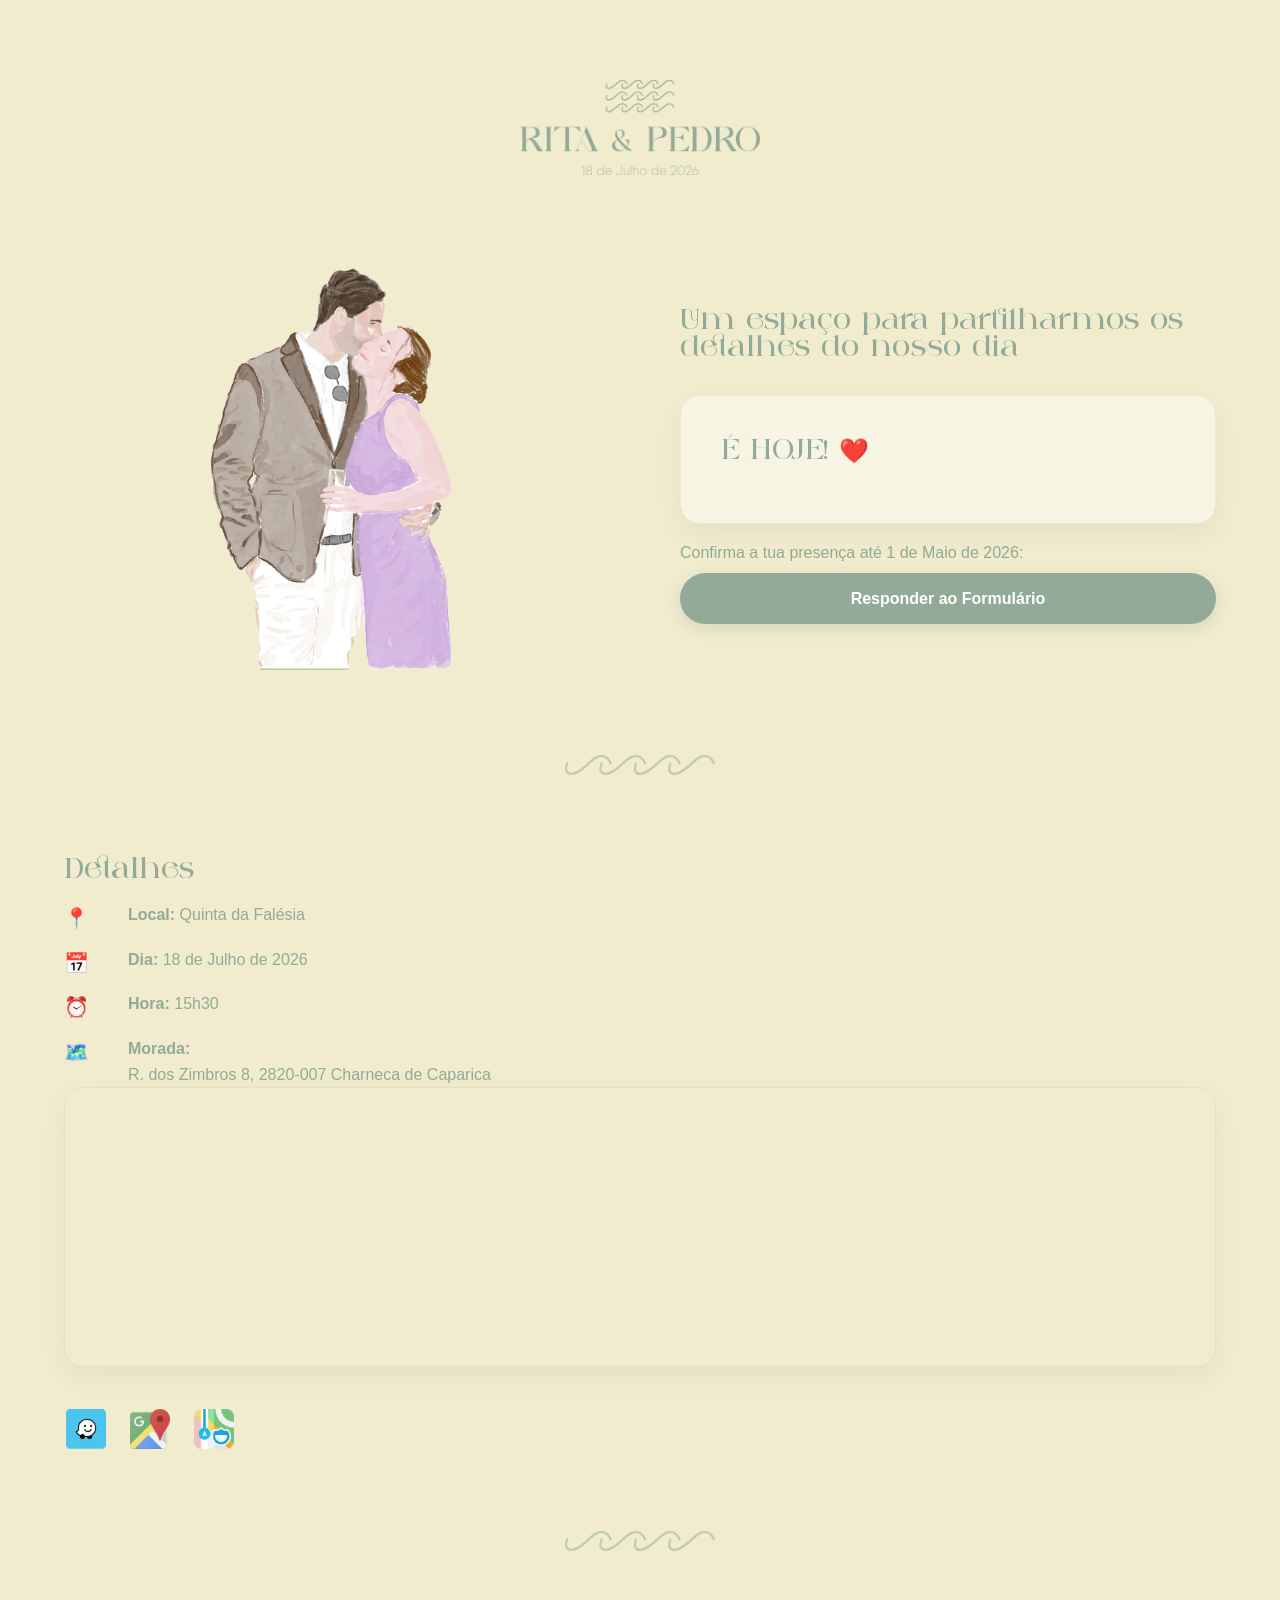
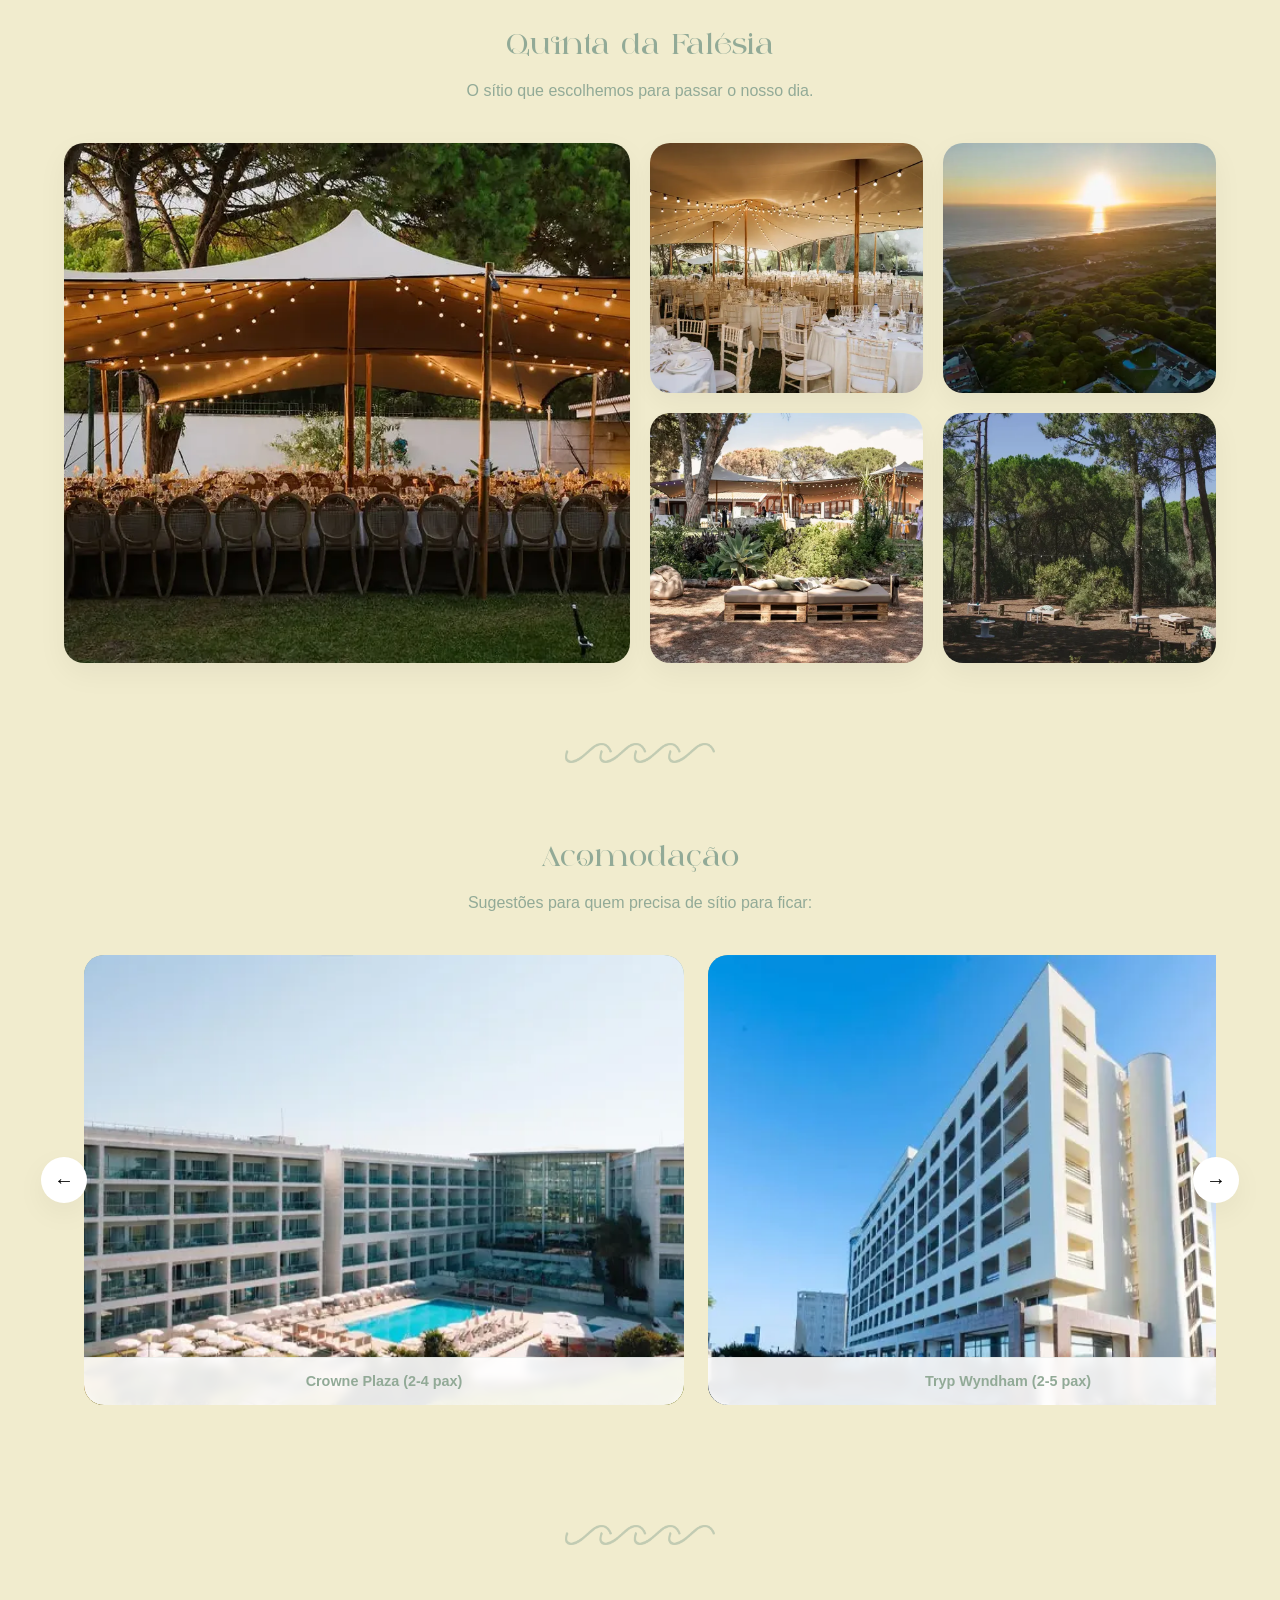
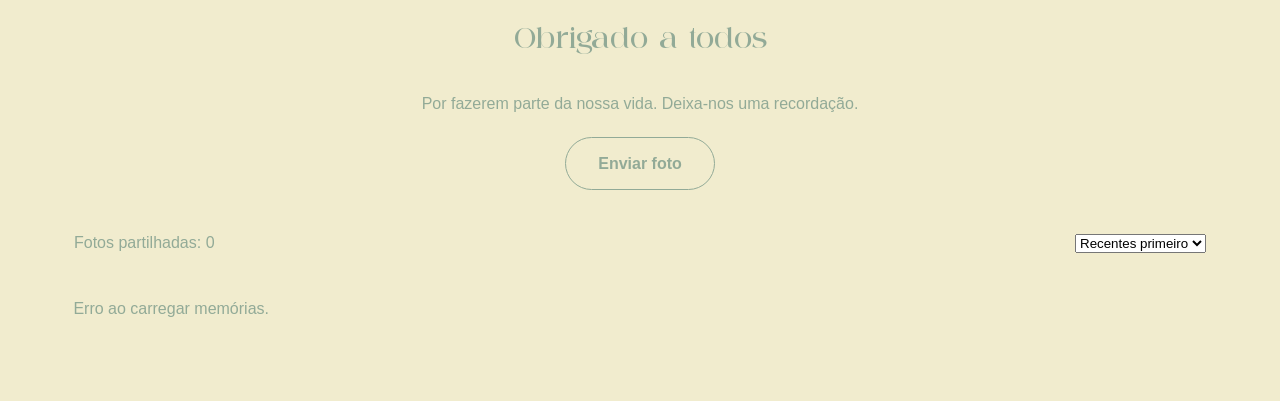
==== index.html @ ef42b26d "Accommodation fix: restored hotel names/pills and refined carousel layout" ====
<!doctype html>
<html lang="pt-PT">

<head>
  <meta charset="utf-8" />
  <meta name="viewport" content="width=device-width, initial-scale=1" />
  <title>Rita & Pedro | 18.07.2026</title>
  <meta name="description"
    content="Bem-vindos ao site oficial do casamento de Rita & Pedro. Detalhes, acomodação e memórias.">

  <!-- Preloads -->
  <link rel="preload" as="image" href="imagens/logo-head.webp" />
  <link rel="preload" as="font" href="fonts/against-Regular.woff2" type="font/woff2" crossorigin />

  <link rel="stylesheet" href="styles.css?v=2.5" />
  <link rel="icon" type="image/webp" href="imagens/fav-icon.webp">
</head>

<body class="wedding-page theme-green">
  <!-- Interactive Daisy Background -->
  <div id="daisy-layer" aria-hidden="true"></div>

  <main>
    <!-- Header Banner -->
    <header class="banner-section">
      <div class="banner-inner container">
        <img class="banner-logo" src="imagens/logo-head.webp" alt="Rita & Pedro" loading="eager" width="400"
          height="150" />
      </div>
    </header>

    <!-- Intro Section -->
    <section class="hero-section container reveal-on" id="intro">
      <div class="hero-grid">
        <div class="hero-image-wrap">
          <div class="img-swap" id="swapWrap-2" role="button" tabindex="0" aria-label="Alterar ilustração">
            <img class="swap-base" src="imagens/outline2.2.webp" alt="Ilustração do casal" loading="eager" />
            <img class="swap-overlay" src="imagens/outline1.webp" alt="Variação da ilustração" loading="eager" />
          </div>
        </div>

        <div class="hero-content">
          <h1 class="hero-title font-against">
            Um espaço para partilharmos os detalhes do nosso dia
          </h1>

          <div class="countdown-card" id="wedding-countdown">
            <p class="countdown-label">Faltam:</p>
            <div class="countdown-display" aria-label="Tempo restante">
              <div class="cd-slot"><span id="cd-days" class="cd-val">00</span><small>dias</small></div>
              <div class="cd-slot"><span id="cd-hours" class="cd-val">00</span><small>horas</small></div>
              <div class="cd-slot"><span id="cd-mins" class="cd-val">00</span><small>minutos</small></div>
              <div class="cd-slot"><span id="cd-secs" class="cd-val">00</span><small>segundos</small></div>
            </div>
          </div>

          <div class="cta-wrap">
            <p class="cta-text">Confirma a tua presença até 1 de Maio de 2026:</p>
            <a href="https://docs.google.com/forms/d/1wpmmkwjknMAZgNd1Ka5x_Ohs9oa1Jc9ocBuCv-n3F3k/"
              class="btn btn-primary" target="_blank" rel="noopener">Responder ao Formulário</a>
          </div>
        </div>
      </div>
    </section>

    <div class="qebra-divider" aria-hidden="true">
      <img src="imagens/qebra.webp" alt="" class="qebra-img" />
    </div>

    <!-- Details Section -->
    <section class="details-section container" id="detalhes">
      <div class="details-grid">
        <div class="details-info">
          <h2 class="section-title font-against">Detalhes</h2>
          <ul class="details-list">
            <li>
              <span class="icon">📍</span>
              <div>
                <strong>Local:</strong> Quinta da Falésia
              </div>
            </li>
            <li>
              <span class="icon">📅</span>
              <div><strong>Dia:</strong> 18 de Julho de 2026</div>
            </li>
            <li>
              <span class="icon">⏰</span>
              <div><strong>Hora:</strong> 15h30</div>
            </li>
            <li>
              <span class="icon">🗺️</span>
              <div>
                <strong>Morada:</strong><br>
                R. dos Zimbros 8, 2820-007 Charneca de Caparica
              </div>
            </li>
          </ul>



        </div>
      </div>

      <div class="details-media">
        <div class="map-wrapper">
          <iframe
            src="https://www.google.com/maps/embed?pb=!1m18!1m12!1m3!1d36491.11427398107!2d-9.202867886893683!3d38.620556007523106!2m3!1f0!2f0!3f0!3m2!1i1024!2i768!4f13.1!3m3!1m2!1s0xd1eb500780cfa3f%3A0xb99b58314f9b3274!2sQuinta%20da%20Fal%C3%A9sia!5e1!3m2!1spt-PT!2spt!4v1766319399864!5m2!1spt-PT!2spt"
            loading="lazy" title="Mapa Localização" allowfullscreen></iframe>
        </div>

        <div class="map-links">
          <a href="https://ul.waze.com/ul?place=ChIJP_oMeAC1Hg0RdDKbTzFYm7k&ll=38.61662190%2C-9.20569320&navigate=yes"
            class="map-btn waze" target="_blank" title="Abrir no Waze">
            <img src="imagens/3Prancheta_10.webp" alt="Waze" width="40" height="40" />
          </a>
          <a href="https://maps.app.goo.gl/AMe48eKfDLM3Ybna9" class="map-btn google" target="_blank"
            title="Abrir no Google Maps">
            <img src="imagens/3Prancheta_12.webp" alt="Google Maps" width="40" height="40" />
          </a>
          <a href="https://maps.apple/r/IeFYpZ4k8_SuFb" class="map-btn apple" target="_blank"
            title="Abrir no Apple Maps">
            <img src="imagens/3Prancheta_11.webp" alt="Apple Maps" width="40" height="40" />
          </a>
        </div>
      </div>
      </div>
    </section>

    <div class="qebra-divider" aria-hidden="true">
      <img src="imagens/qebra.webp" alt="" class="qebra-img" />
    </div>

    <!-- Venue Gallery -->
    <section class="venue-section container" id="quinta">
      <header class="venue-header">
        <h2 class="section-title font-against">Quinta da Falésia</h2>
        <p class="section-subtitle">O sítio que escolhemos para passar o nosso dia.</p>
      </header>

      <div class="venue-grid gallery" aria-label="Galeria da Quinta">
        <figure class="gallery-item item-lg"><img src="imagens/fin5.webp" alt="Quinta - Vista Geral" loading="lazy" />
        </figure>
        <figure class="gallery-item"><img src="imagens/fin2.webp" alt="Quinta - Exterior" loading="lazy" /></figure>
        <figure class="gallery-item"><img src="imagens/fin3.webp" alt="Quinta - Cerimónia" loading="lazy" /></figure>
        <figure class="gallery-item"><img src="imagens/fin4.webp" alt="Quinta - Interior" loading="lazy" /></figure>
        <figure class="gallery-item"><img src="imagens/fin1.webp" alt="Quinta - Detalhes" loading="lazy" /></figure>
      </div>
    </section>

    <div class="qebra-divider" aria-hidden="true">
      <img src="imagens/qebra.webp" alt="" class="qebra-img" />
    </div>

    <!-- Accommodation -->
    <section class="acc-section container text-center" id="alojamento">
      <h2 class="section-title font-against">Acomodação</h2>
      <p class="section-subtitle">Sugestões para quem precisa de sítio para ficar:</p>

      <div class="carousel-container">
        <button class="carousel-side-btn prev" aria-label="Anterior">&larr;</button>
        <button class="carousel-side-btn next" aria-label="Seguinte">&rarr;</button>

        <div class="carousel-viewport" id="accCarousel">
          <div class="carousel-item">
            <a href="https://www.booking.com/hotel/pt/crowne-plaza-caparica-lisboa.pt-pt.html" target="_blank">
              <img src="imagens/crown-plaze.webp" alt="Crowne Plaza" />
              <div class="item-pill">Crowne Plaza (2-4 pax)</div>
            </a>
          </div>
          <div class="carousel-item">
            <a href="https://www.booking.com/hotel/pt/hotelcostadacaparica.pt-pt.html" target="_blank">
              <img src="imagens/tryp.webp" alt="Tryp" />
              <div class="item-pill">Tryp Wyndham (2-5 pax)</div>
            </a>
          </div>
          <div class="carousel-item">
            <a href="https://www.booking.com/hotel/pt/lisboa-almada-hotel.pt-pt.html" target="_blank">
              <img src="imagens/mercure.webp" alt="Mercure" />
              <div class="item-pill">Mercure Almada (2-4 pax)</div>
            </a>
          </div>
          <div class="carousel-item">
            <a href="https://www.airbnb.pt/rooms/944327008368209825" target="_blank">
              <img src="imagens/yo-house.webp" alt="Yo-House" />
              <div class="item-pill">Yo-House (2-10 pax)</div>
            </a>
          </div>
        </div>
      </div>
    </section>

    <div class="qebra-divider" aria-hidden="true">
      <img src="imagens/qebra.webp" alt="" class="qebra-img" />
    </div>

    <!-- Memories / UGC -->
    <section class="ugc-section container text-center" id="memorias">
      <div class="ugc-header text-center">
        <h2 class="section-title font-against w-full">Obrigado a todos</h2>
        <p class="section-subtitle w-full">Por fazerem parte da nossa vida. Deixa-nos uma recordação.</p>
        <button class="btn btn-secondary mx-auto" id="btnOpenUpload">Enviar foto</button>
      </div>

      <div class="ugc-toolbar">
        <span class="results-text">Fotos partilhadas: <span id="photoCount">0</span></span>
        <select class="sort-select" id="sortGallery">
          <option value="recent">Recentes primeiro</option>
          <option value="oldest">Antigas primeiro</option>
        </select>
      </div>

      <div class="ugc-grid" id="photoGrid">
        <!-- Rendered by JS -->
      </div>
    </section>
  </main>

  <!-- Modals -->
  <div class="modal" id="mediaModal" aria-hidden="true">
    <div class="modal-overlay" data-close></div>
    <div class="modal-container">
      <button class="modal-close" data-close aria-label="Fechar">&times;</button>
      <div class="modal-body">
        <img class="modal-img" src="" alt="Destaque" />
        <div class="modal-caption-bar">
          <div class="caption-content">
            <div class="caption-title"></div>
            <div class="caption-author"></div>
          </div>
          <button class="btn-delete-pill" id="btnDeleteMedia">Remover</button>
        </div>
      </div>
    </div>
  </div>

  <div class="modal" id="uploadModal" aria-hidden="true">
    <div class="modal-overlay" data-close></div>
    <div class="modal-container upload-form">
      <button class="modal-close" data-close aria-label="Fechar">&times;</button>
      <h3 class="font-against">Partilhar Memória</h3>

      <form id="formUpload" class="fancy-form">
        <div class="drop-zone" id="dropZone">
          <input type="file" id="fileInput" accept="image/*" multiple hidden />
          <div class="drop-text">Arrasta fotos ou clica aqui</div>
          <div class="file-previews" id="filePreviews"></div>
        </div>

        <div class="form-grid">
          <div class="form-group">
            <label for="photoAuthor">O teu nome</label>
            <input type="text" id="photoAuthor" placeholder="Ex: Maria" required />
          </div>
          <div class="form-group">
            <label for="photoTitle">O que é este momento?</label>
            <input type="text" id="photoTitle" placeholder="Ex: Na praia" />
          </div>
        </div>

        <button type="submit" class="btn btn-primary w-full">Publicar</button>
        <div id="uploadStatus" class="status-msg"></div>
      </form>
    </div>
  </div>

  <script src="script.js?v=2.5" defer></script>
</body>

</html>
---- styles.css ----
/* CSS Design System for Rita & Pedro */

@font-face {
  font-family: "Against";
  src: url("fonts/against-Regular.woff2") format("woff2"),
    url("fonts/against-Regular.woff") format("woff");
  font-weight: 400;
  font-style: normal;
  font-display: swap;
}

:root {
  /* Colors - Sage / Cream Palette */
  --clr-bg: #F1ECCE;
  --clr-ink: #92AA97;
  --clr-ink-soft: rgba(146, 170, 151, 0.8);
  --clr-white: #ffffff;
  --clr-accent: #7A9480;

  --glass-bg: rgba(255, 255, 255, 0.45);
  --glass-border: rgba(146, 170, 151, 0.15);
  --glass-shadow: 0 10px 30px rgba(0, 0, 0, 0.05);

  /* Spacing */
  --gap-xs: 0.5rem;
  --gap-sm: 1.25rem;
  --gap-md: 2.5rem;
  /* Increased for more room */
  --gap-lg: 5rem;
  /* Increased for more room */
  /* Reduced from 4rem */
  --container-max: 1200px;
  --radius: 20px;

  /* Typography */
  --fs-base: 16px;
  --fs-h1: clamp(2.5rem, 5vw, 4rem);
  --fs-h2: clamp(2rem, 4vw, 3rem);
  --fs-body: 1.1rem;
}

/* Base Styles */
* {
  box-sizing: border-box;
  margin: 0;
  padding: 0;
}

body {
  font-family: -apple-system, BlinkMacSystemFont, "Segoe UI", Roboto, Helvetica, Arial, sans-serif;
  font-size: var(--fs-base);
  line-height: 1.6;
  color: var(--clr-ink);
  background-color: var(--clr-bg);
  overflow-x: hidden;
  -webkit-font-smoothing: antialiased;
}

.font-against {
  font-family: "Against", serif;
  font-weight: normal;
}

.container {
  max-width: var(--container-max);
  margin: 0 auto;
  padding: 0 1.5rem;
}

h1,
h2,
h3 {
  line-height: 1.1;
  margin-bottom: var(--gap-sm);
}

a {
  color: inherit;
  text-decoration: none;
  transition: 0.3s;
}

img {
  max-width: 100%;
  height: auto;
  display: block;
}

ul {
  list-style: none;
}

button {
  font: inherit;
  cursor: pointer;
  border: none;
  background: none;
  transition: 0.3s;
}

/* Daisy Layer */
#daisy-layer {
  position: fixed;
  inset: 0;
  pointer-events: none;
  z-index: 1;
  overflow: hidden;
}

main {
  position: relative;
  z-index: 2;
}

/* Buttons */
.btn {
  display: inline-flex;
  align-items: center;
  justify-content: center;
  padding: 0.8rem 2rem;
  border-radius: 50px;
  font-weight: 600;
  transition: 0.3s cubic-bezier(0.23, 1, 0.32, 1);
}

.btn-primary {
  background-color: var(--clr-ink);
  color: var(--clr-white);
  box-shadow: 0 5px 15px rgba(146, 170, 151, 0.3);
}

.btn-primary:hover {
  transform: translateY(-3px);
  filter: brightness(1.1);
  box-shadow: 0 8px 25px rgba(146, 170, 151, 0.4);
}

.btn-secondary {
  border: 1px solid var(--clr-ink);
  color: var(--clr-ink);
}

/* Layout Sections */
.banner-section {
  padding: var(--gap-lg) 0 var(--gap-lg);
  /* Increased bottom padding for spacing */
  text-align: center;
}

.banner-logo {
  margin: 0 auto;
  max-width: clamp(180px, 30vw, 240px);
  /* Smaller on desktop */
  transition: transform 0.4s cubic-bezier(0.175, 0.885, 0.32, 1.275), filter 0.3s ease;
}

.banner-logo:hover {
  transform: scale(1.05);
  filter: drop-shadow(0 5px 15px rgba(146, 170, 151, 0.2));
}

/* Hero Section */
.hero-grid {
  display: grid;
  grid-template-columns: 1fr 1fr;
  gap: var(--gap-lg);
  align-items: center;
  padding: 0;
}

.hero-content {
  display: flex;
  flex-direction: column;
  gap: 1rem;
  /* Much smaller gap for title/countdown */
}

.cta-wrap {
  display: flex;
  flex-direction: column;
  gap: 0.5rem;
  /* Much smaller gap for text/button */
}

.img-swap {
  position: relative;
  aspect-ratio: 1/1;
  cursor: pointer;
  border-radius: var(--radius);
  overflow: hidden;
  max-width: 420px;
  /* Even smaller to make it shorter */
  margin: 0 auto;
}

section {
  padding: var(--gap-md) 0;
}

.img-swap img {
  position: absolute;
  inset: 0;
  width: 100%;
  height: 100%;
  object-fit: contain;
  transition: opacity 0.4s ease;
  /* Faster transition */
}


.swap-overlay {
  opacity: 0;
  z-index: 2;
  transform: scale(0.96) translateY(2%);
  /* Smaller and adjusted to fit watercolor */
  transform-origin: center;
}

.img-swap:hover .swap-overlay,
.img-swap.is-active .swap-overlay {
  opacity: 1;
}

/* Base stays visible beneath the overlay */
.img-swap .swap-base {
  position: static;
  opacity: 1;
  z-index: 1;
}

/* Countdown */
.countdown-card {
  padding: var(--gap-md);
  background: var(--glass-bg);
  backdrop-filter: blur(10px);
  border: 1px solid var(--glass-border);
  border-radius: var(--radius);
  box-shadow: var(--glass-shadow);
}

.countdown-display {
  display: grid;
  grid-template-columns: repeat(4, 1fr);
  gap: var(--gap-sm);
  text-align: center;
}

.cd-val {
  display: block;
  font-family: "Against", serif;
  font-size: clamp(1.4rem, 2.8vw, 2.2rem);
  color: var(--clr-accent);
}

.cd-slot {
  display: flex;
  flex-direction: column;
  align-items: center;
}

.cd-slot small {
  font-size: 0.75rem;
  text-transform: uppercase;
  color: var(--clr-ink-soft);
}

/* Details Section */
.details-grid {
  display: grid;
  grid-template-columns: 0.9fr 1.1fr;
  gap: var(--gap-lg);
}

.details-list {
  display: flex;
  flex-direction: column;
  gap: 0.8rem;
  /* Even closer list items */
}

.details-list li {
  display: flex;
  align-items: flex-start;
  /* Better for multiline addresses */
  gap: var(--gap-md);
}

.icon {
  font-size: 1.25rem;
  width: 24px;
  display: flex;
  justify-content: center;
  flex-shrink: 0;
}

.map-wrapper {
  border-radius: var(--radius);
  overflow: hidden;
  height: 280px;
  /* Even smaller map */
  box-shadow: var(--glass-shadow);
  border: 1px solid var(--glass-border);
}

.map-links-container {
  margin-top: 1.5rem;
}

.map-wrapper iframe {
  width: 100%;
  height: 100%;
  border: 0;
}

.map-links {
  display: flex;
  gap: var(--gap-sm);
  margin-top: var(--gap-md);
}

.map-btn {
  width: 44px;
  height: 44px;
  padding: 0;
  border-radius: 8px;
  background: transparent;
  /* Removed white bg */
  box-shadow: none;
  /* Removed border look */
  display: flex;
  align-items: center;
  justify-content: center;
  filter: grayscale(0.2);
}

.map-btn:hover {
  filter: grayscale(0);
  transform: scale(1.1);
}

/* Venue Gallery */
.venue-header {
  text-align: center;
  margin-bottom: var(--gap-md);
}

.venue-grid {
  display: grid;
  grid-template-columns: repeat(4, 1fr);
  grid-auto-rows: 250px;
  gap: var(--gap-sm);
}

.gallery-item {
  border-radius: var(--radius);
  overflow: hidden;
  box-shadow: var(--glass-shadow);
}

.gallery-item img {
  width: 100%;
  height: 100%;
  object-fit: cover;
  transition: transform 0.8s cubic-bezier(0.16, 1, 0.3, 1);
}

.gallery-item:hover img {
  transform: scale(1.08);
}

.item-lg {
  grid-column: span 2;
  grid-row: span 2;
}

/* Carousel */
.carousel-container {
  position: relative;
  margin: var(--gap-md) 0;
}

.carousel-side-btn {
  position: absolute;
  top: 50%;
  transform: translateY(-50%);
  width: 46px;
  height: 46px;
  background: var(--clr-white);
  border-radius: 50%;
  box-shadow: var(--glass-shadow);
  z-index: 10;
  display: flex;
  align-items: center;
  justify-content: center;
  font-size: 1.25rem;
  transition: 0.3s cubic-bezier(0.4, 0, 0.2, 1);
}

.carousel-side-btn.prev {
  left: -23px;
}

.carousel-side-btn.next {
  right: -23px;
}

@media (max-width: 768px) {
  .carousel-side-btn.prev {
    left: 5px;
  }

  .carousel-side-btn.next {
    right: 5px;
  }
}

.carousel-side-btn:hover {
  background: var(--clr-bg);
  color: var(--clr-accent);
}

.carousel-viewport {
  display: flex;
  overflow-x: auto;
  scroll-behavior: smooth;
  scrollbar-width: none;
  gap: 1.5rem;
  padding: 0 20px;
  -ms-overflow-style: none;
}

.carousel-viewport::-webkit-scrollbar {
  display: none;
}

.carousel-item {
  min-width: 300px;
  flex-shrink: 0;
  aspect-ratio: 4/3;
  position: relative;
  border-radius: var(--radius);
  overflow: hidden;
  background: var(--clr-ink);
}

.carousel-item img {
  width: 100%;
  height: 100%;
  object-fit: cover;
}

.item-pill {
  position: absolute;
  bottom: 0;
  left: 0;
  right: 0;
  padding: 0.75rem;
  background: rgba(255, 255, 255, 0.9);
  backdrop-filter: blur(5px);
  color: var(--clr-ink);
  font-size: 0.9rem;
  font-weight: 600;
  text-align: center;
  border-top: 1px solid var(--glass-border);
}

/* Carousel items already styled above */

.ugc-grid .gallery-item {
  position: relative;
  aspect-ratio: 4/5;
  border-radius: var(--radius);
  overflow: hidden;
  box-shadow: var(--glass-shadow);
  background: var(--clr-ink-soft);
}

.ugc-grid .gallery-item img {
  width: 100%;
  height: 100%;
  object-fit: cover;
  display: block;
}

.item-title-bar {
  position: absolute;
  bottom: 0;
  left: 0;
  right: 0;
  padding: 0.5rem 0.8rem;
  background: rgba(255, 255, 255, 0.95);
  backdrop-filter: blur(8px);
  color: var(--clr-ink);
  font-size: 0.75rem;
  font-weight: 600;
  border-top: 1px solid var(--glass-border);
  display: flex;
  justify-content: space-between;
  align-items: center;
  z-index: 10;
}

.item-author {
  opacity: 0.7;
  font-weight: 400;
  font-style: italic;
}

.btn-delete-item {
  display: none !important;
  /* Removed from grid */
}

.gallery-item:not(.can-delete) .btn-delete-item {
  display: none;
}

.btn-delete-item:hover {
  transform: scale(1.1);
  background: #ff0000;
}

.text-center {
  text-align: center;
}

.mx-auto {
  margin-left: auto;
  margin-right: auto;
}

.w-full {
  width: 100%;
}

/* UGC Section */
.ugc-section {
  padding-bottom: var(--gap-lg);
}

.ugc-header {
  display: flex;
  justify-content: space-between;
  align-items: flex-end;
  flex-wrap: wrap;
  gap: var(--gap-sm);
  margin-bottom: var(--gap-md);
}

.ugc-toolbar {
  display: flex;
  justify-content: space-between;
  align-items: center;
  margin-bottom: var(--gap-md);
  padding: 0 10px;
}

.ugc-grid {
  display: grid;
  grid-template-columns: repeat(auto-fill, minmax(180px, 1fr));
  /* Even smaller cards */
  gap: var(--gap-sm);
}

/* Modal */
.modal {
  position: fixed;
  inset: 0;
  z-index: 1000;
  display: flex;
  align-items: center;
  justify-content: center;
  opacity: 0;
  pointer-events: none;
  transition: 0.4s;
}

.modal.is-open {
  opacity: 1;
  pointer-events: auto;
}

.modal-overlay {
  position: absolute;
  inset: 0;
  background: rgba(0, 0, 0, 0.4);
  backdrop-filter: blur(5px);
}

.modal-container {
  position: relative;
  background: var(--clr-bg);
  padding: 0;
  border-radius: var(--radius);
  width: min(700px, 95vw);
  max-height: 95vh;
  z-index: 10;
  display: flex;
  flex-direction: column;
  overflow: hidden;
  box-shadow: 0 20px 60px rgba(0, 0, 0, 0.3);
}

.upload-form .form-grid {
  display: grid;
  grid-template-columns: 1fr 1fr;
  gap: 1rem;
}

@media (max-width: 500px) {
  .upload-form .form-grid {
    grid-template-columns: 1fr;
  }
}

/* Fancy Form */
.fancy-form {
  display: flex;
  flex-direction: column;
  gap: 1.5rem;
  margin-top: 1.5rem;
}

.form-group {
  display: flex;
  flex-direction: column;
  gap: 0.5rem;
  text-align: left;
}

.form-group label {
  font-size: 0.9rem;
  font-weight: 600;
  color: var(--clr-ink);
}

.form-group input {
  padding: 0.8rem 1rem;
  border-radius: 12px;
  border: 1px solid var(--glass-border);
  background: rgba(255, 255, 255, 0.5);
  font: inherit;
}

.drop-zone {
  border: 2px dashed var(--clr-ink-soft);
  border-radius: 15px;
  padding: 2rem;
  cursor: pointer;
  transition: 0.3s;
  background: rgba(255, 255, 255, 0.2);
}

.drop-zone:hover {
  background: rgba(255, 255, 255, 0.4);
  border-color: var(--clr-accent);
}

.status-msg {
  font-size: 0.9rem;
  font-weight: 500;
}

.modal-body {
  flex: 1;
  display: flex;
  flex-direction: column;
  align-items: center;
  justify-content: center;
  padding: 40px 20px 20px;
  min-height: 0;
  /* Important for flex child */
  overflow: hidden;
}

.modal-img {
  max-width: 100%;
  max-height: 60vh;
  /* Adjust to fit everything */
  object-fit: contain;
  border-radius: 8px;
  box-shadow: 0 10px 30px rgba(0, 0, 0, 0.15);
}

.modal-caption-bar {
  width: 100%;
  margin-top: 1.5rem;
  padding: 1.5rem;
  background: rgba(0, 0, 0, 0.03);
  display: flex;
  justify-content: space-between;
  align-items: center;
  gap: 1rem;
}

.caption-content {
  flex: 1;
  text-align: left;
}

.caption-title {
  font-size: 1.1rem;
  font-weight: 700;
  color: var(--clr-ink);
}

.caption-author {
  font-size: 0.85rem;
  opacity: 0.7;
  color: var(--clr-ink);
}

.btn-delete-pill {
  background: #ffecf0;
  color: #ff4757;
  border: 1px solid #ffcad1;
  padding: 8px 16px;
  border-radius: 30px;
  font-size: 0.85rem;
  font-weight: 600;
  cursor: pointer;
  transition: 0.3s;
  display: none;
  /* JS will show it */
}

.btn-delete-pill:hover {
  background: #ff4757;
  color: #fff;
}

.modal.is-owner .btn-delete-pill {
  display: block;
}

.modal-close {
  position: absolute;
  top: 1.5rem;
  right: 1.5rem;
  width: 40px;
  height: 40px;
  background: rgba(255, 255, 255, 0.8);
  border-radius: 50%;
  display: flex;
  align-items: center;
  justify-content: center;
  font-size: 1.5rem;
  color: #333;
  z-index: 100;
  box-shadow: 0 2px 10px rgba(0, 0, 0, 0.1);
}

/* Mobile Responsive */
@media (max-width: 968px) {

  .hero-grid,
  .details-grid {
    grid-template-columns: 1fr;
  }

  .item-lg {
    grid-column: span 1;
    grid-row: span 1;
  }

  .venue-grid {
    grid-template-columns: repeat(2, 1fr);
  }

  .hero-image-wrap {
    order: -1;
  }
}

@media (max-width: 600px) {
  .venue-grid {
    grid-template-columns: 1fr;
  }

  .banner-logo {
    max-width: 220px;
  }

  .countdown-display {
    gap: var(--gap-xs);
  }
}

/* Reveal Animation */
.reveal-on {
  opacity: 0;
  transform: translateY(20px);
  transition: opacity 0.8s cubic-bezier(0.16, 1, 0.3, 1), transform 0.8s cubic-bezier(0.16, 1, 0.3, 1);
}

.reveal-on.is-visible {
  opacity: 1;
  transform: translateY(0);
}

/* Divider / Qebra */
.section-divider {
  display: none;
  /* Replaced by qebra */
}

.qebra-divider {
  display: flex;
  justify-content: center;
  align-items: center;
  padding: var(--gap-lg) 0;
  pointer-events: auto;
  /* Allow hover */
}

.qebra-img {
  width: clamp(80px, 15vw, 150px);
  /* Bigger */
  height: auto;
  opacity: 0.5;
  transition: 0.4s cubic-bezier(0.175, 0.885, 0.32, 1.275);
}

.qebra-divider:hover .qebra-img {
  opacity: 1;
  transform: scale(1.15) rotate(5deg);
}

/* Daisy Background Specifics */
.daisy {
  position: absolute;
  width: var(--size);
  height: var(--size);
  background-image: url("imagens/daisy.webp");
  background-size: contain;
  background-repeat: no-repeat;
  will-change: transform, opacity;
  opacity: 0;
  z-index: 1;
}
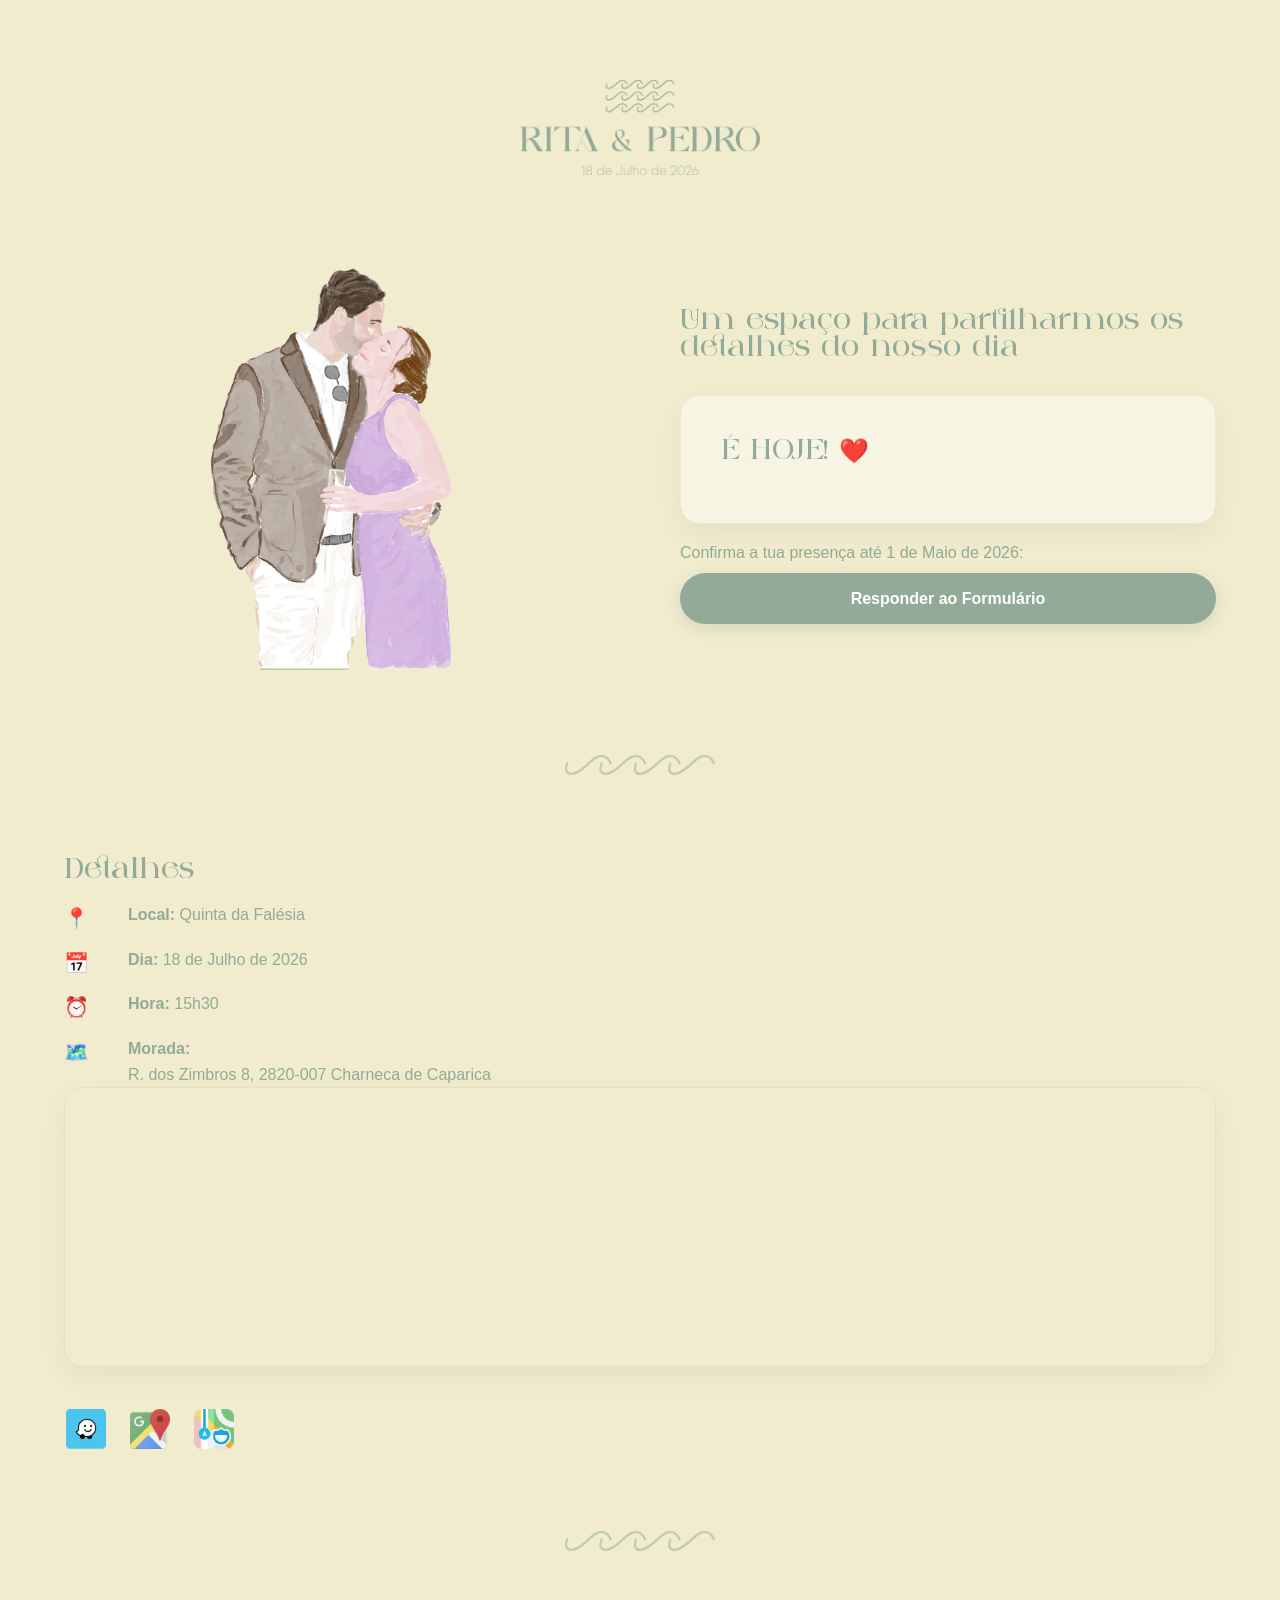
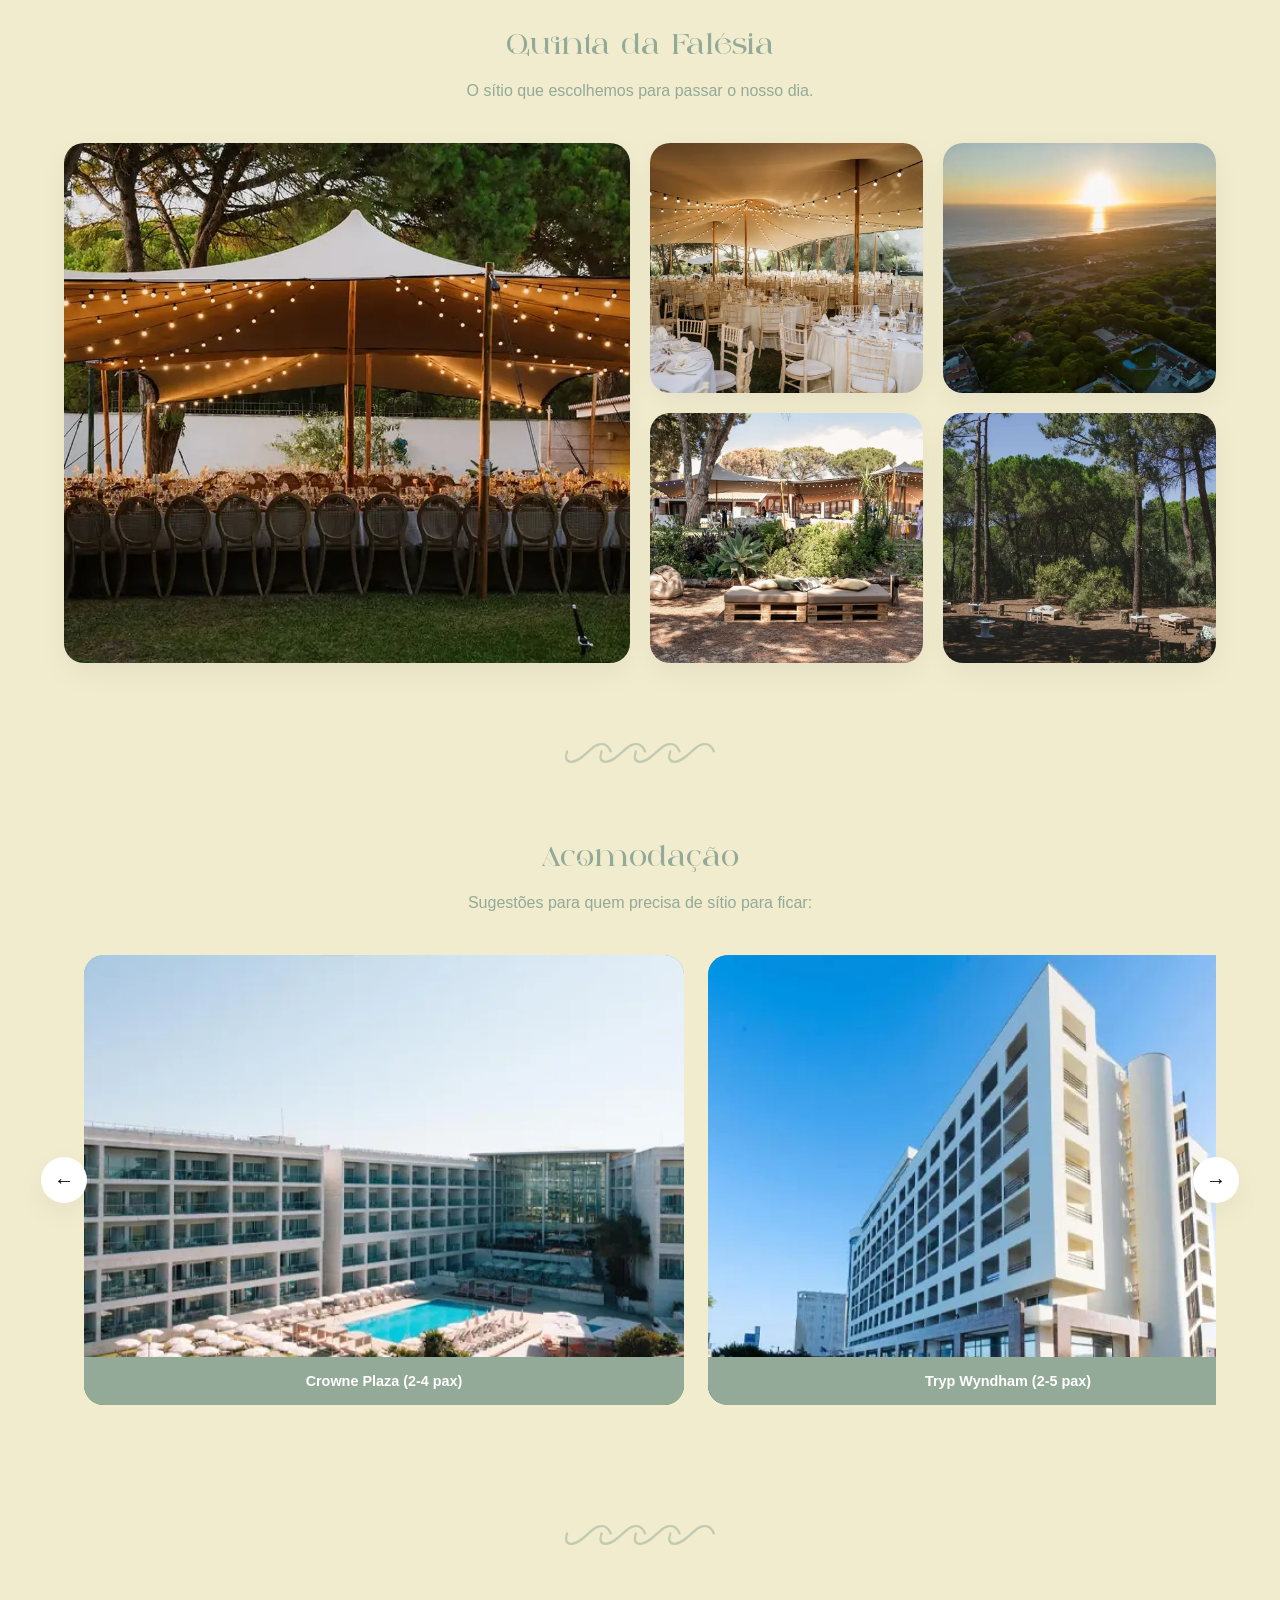
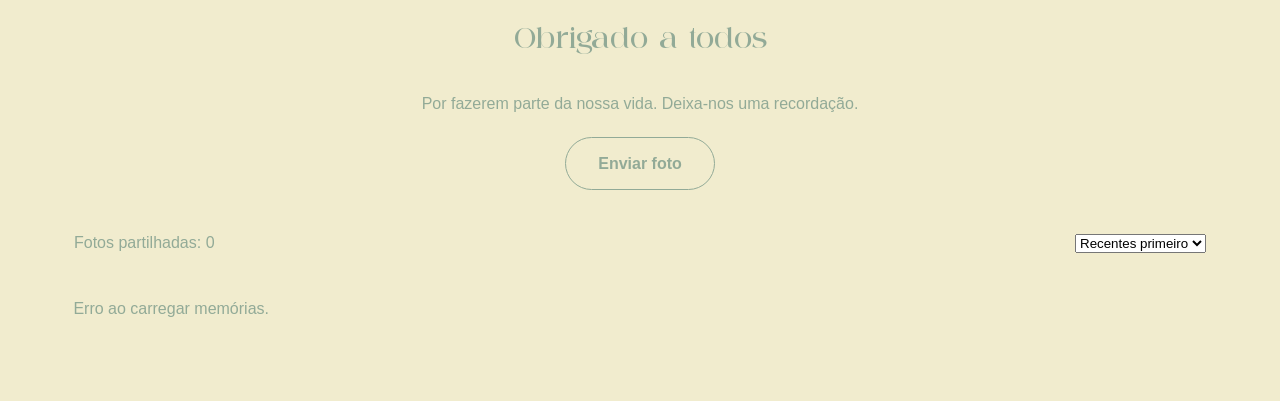
==== commit b508c6b6: "UI Refinement: green title bars, hidden author in grid, and fixed carousel responsiveness" ====
--- a/index.html
+++ b/index.html
@@ -12,7 +12,7 @@
   <link rel="preload" as="image" href="imagens/logo-head.webp" />
   <link rel="preload" as="font" href="fonts/against-Regular.woff2" type="font/woff2" crossorigin />
 
-  <link rel="stylesheet" href="styles.css?v=2.5" />
+  <link rel="stylesheet" href="styles.css?v=2.6" />
   <link rel="icon" type="image/webp" href="imagens/fav-icon.webp">
 </head>
 
@@ -263,7 +263,7 @@
     </div>
   </div>
 
-  <script src="script.js?v=2.5" defer></script>
+  <script src="script.js?v=2.6" defer></script>
 </body>
 
 </html>
--- a/styles.css
+++ b/styles.css
@@ -455,16 +455,21 @@
   left: 0;
   right: 0;
   padding: 0.75rem;
-  background: rgba(255, 255, 255, 0.9);
-  backdrop-filter: blur(5px);
-  color: var(--clr-ink);
+  background: var(--clr-ink);
+  color: var(--clr-white);
   font-size: 0.9rem;
   font-weight: 600;
   text-align: center;
   border-top: 1px solid var(--glass-border);
 }
 
-/* Carousel items already styled above */
+@media (max-width: 500px) {
+  .carousel-item {
+    min-width: 260px;
+    /* Better fit for small phones */
+    flex: 0 0 calc(100% - 20px);
+  }
+}
 
 .ugc-grid .gallery-item {
   position: relative;
@@ -488,22 +493,21 @@
   left: 0;
   right: 0;
   padding: 0.5rem 0.8rem;
-  background: rgba(255, 255, 255, 0.95);
-  backdrop-filter: blur(8px);
-  color: var(--clr-ink);
+  background: var(--clr-ink);
+  color: var(--clr-white);
   font-size: 0.75rem;
   font-weight: 600;
   border-top: 1px solid var(--glass-border);
   display: flex;
-  justify-content: space-between;
+  justify-content: center;
+  /* Center since only title remains */
   align-items: center;
   z-index: 10;
 }
 
 .item-author {
-  opacity: 0.7;
-  font-weight: 400;
-  font-style: italic;
+  display: none;
+  /* Only visible in modal as requested */
 }
 
 .btn-delete-item {
@@ -595,10 +599,13 @@
   width: min(700px, 95vw);
   max-height: 95vh;
   z-index: 10;
-  display: flex;
-  flex-direction: column;
   overflow: hidden;
   box-shadow: 0 20px 60px rgba(0, 0, 0, 0.3);
+}
+
+.modal-container.upload-form {
+  padding: 2.5rem 1.5rem;
+  overflow-y: auto;
 }
 
 .upload-form .form-grid {
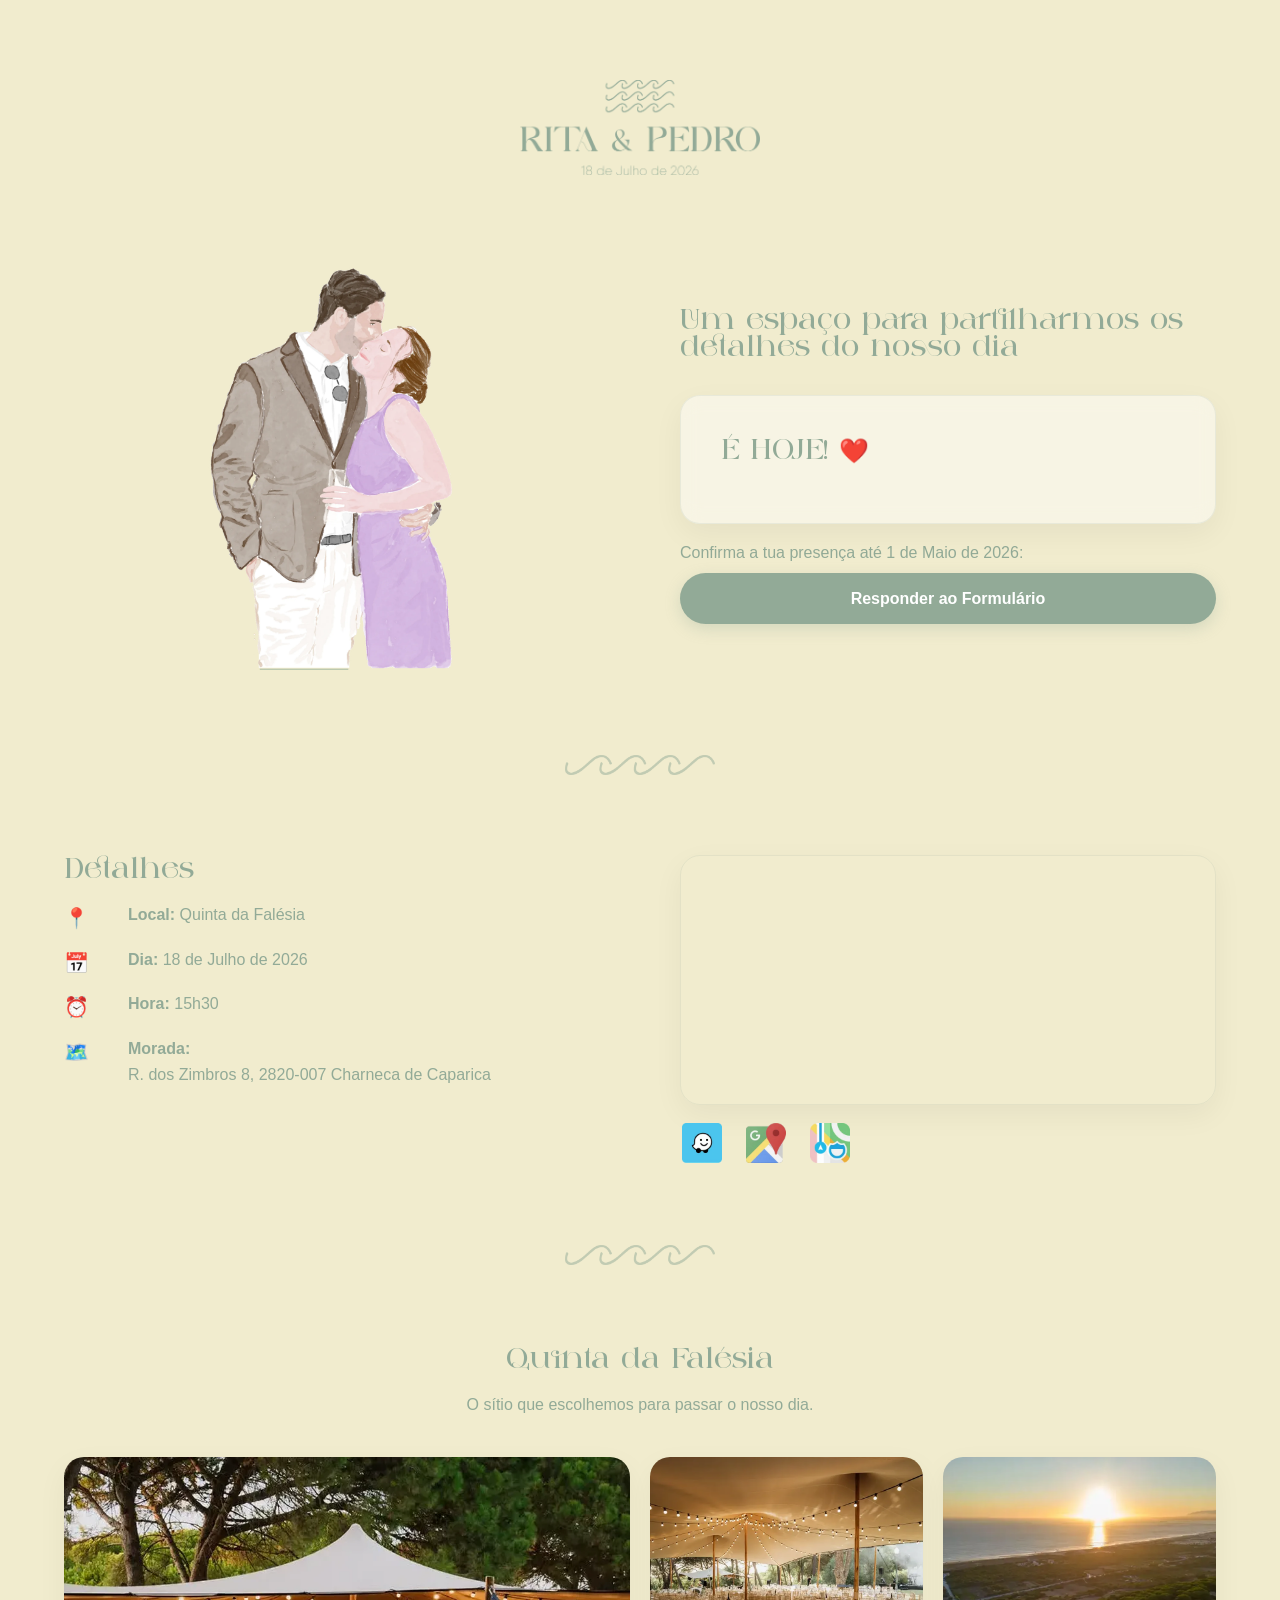
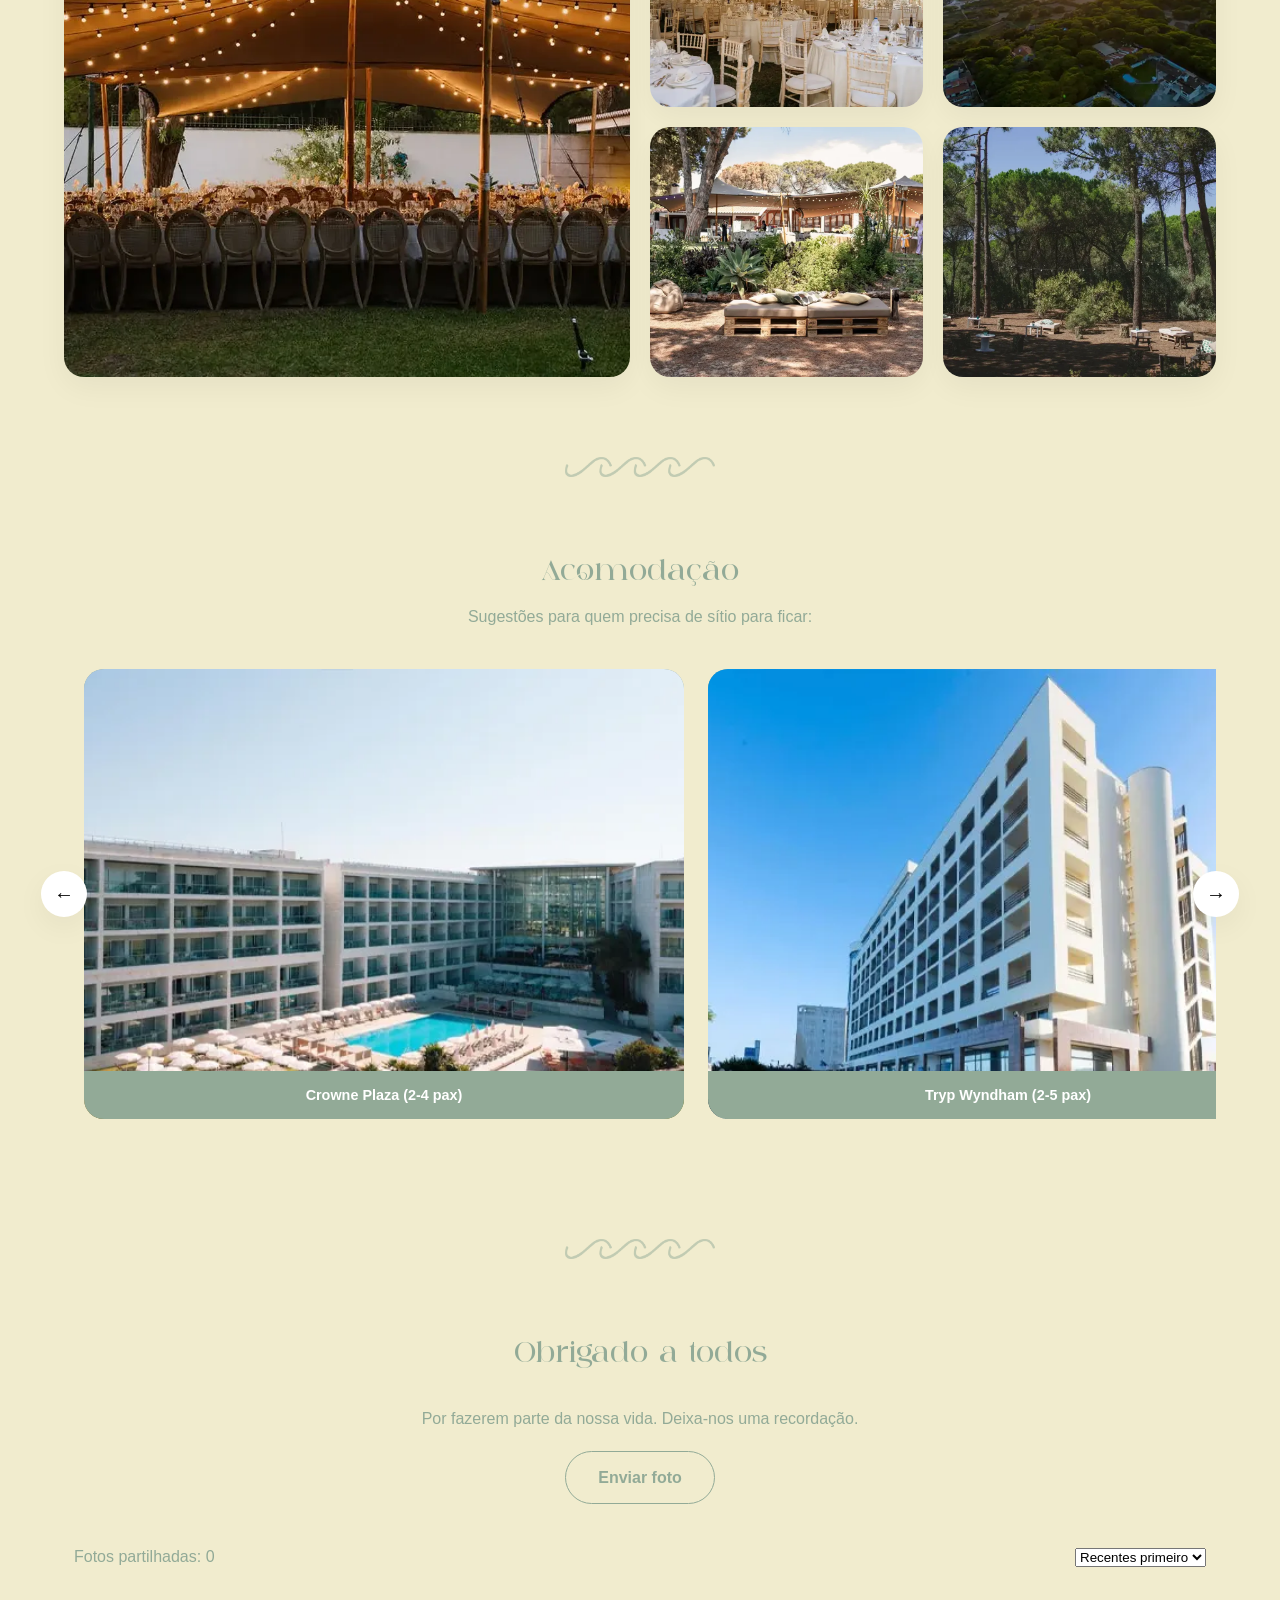
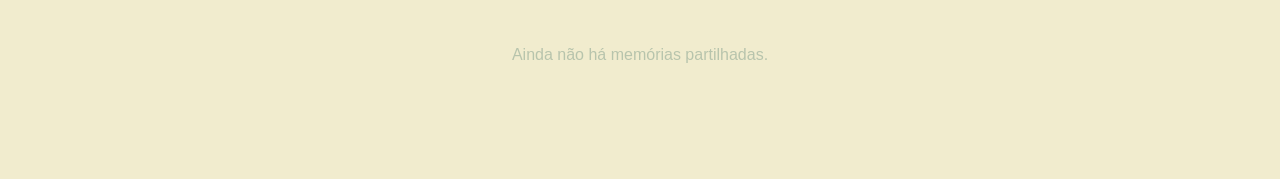
==== commit 11e440d5: "UI Redesign: Moved map to the right side of details and added direction icons below the map" ====
--- a/index.html
+++ b/index.html
@@ -97,32 +97,30 @@
           </ul>
 
 
-
-        </div>
-      </div>
-
-      <div class="details-media">
-        <div class="map-wrapper">
-          <iframe
-            src="https://www.google.com/maps/embed?pb=!1m18!1m12!1m3!1d36491.11427398107!2d-9.202867886893683!3d38.620556007523106!2m3!1f0!2f0!3f0!3m2!1i1024!2i768!4f13.1!3m3!1m2!1s0xd1eb500780cfa3f%3A0xb99b58314f9b3274!2sQuinta%20da%20Fal%C3%A9sia!5e1!3m2!1spt-PT!2spt!4v1766319399864!5m2!1spt-PT!2spt"
-            loading="lazy" title="Mapa Localização" allowfullscreen></iframe>
-        </div>
-
-        <div class="map-links">
-          <a href="https://ul.waze.com/ul?place=ChIJP_oMeAC1Hg0RdDKbTzFYm7k&ll=38.61662190%2C-9.20569320&navigate=yes"
-            class="map-btn waze" target="_blank" title="Abrir no Waze">
-            <img src="imagens/3Prancheta_10.webp" alt="Waze" width="40" height="40" />
-          </a>
-          <a href="https://maps.app.goo.gl/AMe48eKfDLM3Ybna9" class="map-btn google" target="_blank"
-            title="Abrir no Google Maps">
-            <img src="imagens/3Prancheta_12.webp" alt="Google Maps" width="40" height="40" />
-          </a>
-          <a href="https://maps.apple/r/IeFYpZ4k8_SuFb" class="map-btn apple" target="_blank"
-            title="Abrir no Apple Maps">
-            <img src="imagens/3Prancheta_11.webp" alt="Apple Maps" width="40" height="40" />
-          </a>
-        </div>
-      </div>
+        </div>
+
+        <div class="details-media">
+          <div class="map-wrapper">
+            <iframe
+              src="https://www.google.com/maps/embed?pb=!1m18!1m12!1m3!1d36491.11427398107!2d-9.202867886893683!3d38.620556007523106!2m3!1f0!2f0!3f0!3m2!1i1024!2i768!4f13.1!3m3!1m2!1s0xd1eb500780cfa3f%3A0xb99b58314f9b3274!2sQuinta%20da%20Fal%C3%A9sia!5e1!3m2!1spt-PT!2spt!4v1766319399864!5m2!1spt-PT!2spt"
+              loading="lazy" title="Mapa Localização" allowfullscreen></iframe>
+          </div>
+
+          <div class="map-links">
+            <a href="https://ul.waze.com/ul?place=ChIJP_oMeAC1Hg0RdDKbTzFYm7k&ll=38.61662190%2C-9.20569320&navigate=yes"
+              class="map-btn waze" target="_blank" title="Abrir no Waze">
+              <img src="imagens/3Prancheta_10.webp" alt="Waze" width="40" height="40" />
+            </a>
+            <a href="https://maps.app.goo.gl/AMe48eKfDLM3Ybna9" class="map-btn google" target="_blank"
+              title="Abrir no Google Maps">
+              <img src="imagens/3Prancheta_12.webp" alt="Google Maps" width="40" height="40" />
+            </a>
+            <a href="https://maps.apple/r/IeFYpZ4k8_SuFb" class="map-btn apple" target="_blank"
+              title="Abrir no Apple Maps">
+              <img src="imagens/3Prancheta_11.webp" alt="Apple Maps" width="40" height="40" />
+            </a>
+          </div>
+        </div>
       </div>
     </section>
 
--- a/styles.css
+++ b/styles.css
@@ -267,8 +267,9 @@
 /* Details Section */
 .details-grid {
   display: grid;
-  grid-template-columns: 0.9fr 1.1fr;
+  grid-template-columns: 1fr 1fr;
   gap: var(--gap-lg);
+  align-items: stretch;
 }
 
 .details-list {
@@ -293,11 +294,16 @@
   flex-shrink: 0;
 }
 
+.details-media {
+  display: flex;
+  flex-direction: column;
+}
+
 .map-wrapper {
   border-radius: var(--radius);
   overflow: hidden;
-  height: 280px;
-  /* Even smaller map */
+  flex: 1;
+  min-height: 250px;
   box-shadow: var(--glass-shadow);
   border: 1px solid var(--glass-border);
 }
@@ -315,7 +321,8 @@
 .map-links {
   display: flex;
   gap: var(--gap-sm);
-  margin-top: var(--gap-md);
+  margin-top: 1rem;
+  justify-content: flex-start;
 }
 
 .map-btn {
@@ -765,6 +772,10 @@
     grid-template-columns: 1fr;
   }
 
+  .details-media .map-wrapper {
+    height: 250px;
+  }
+
   .item-lg {
     grid-column: span 1;
     grid-row: span 1;
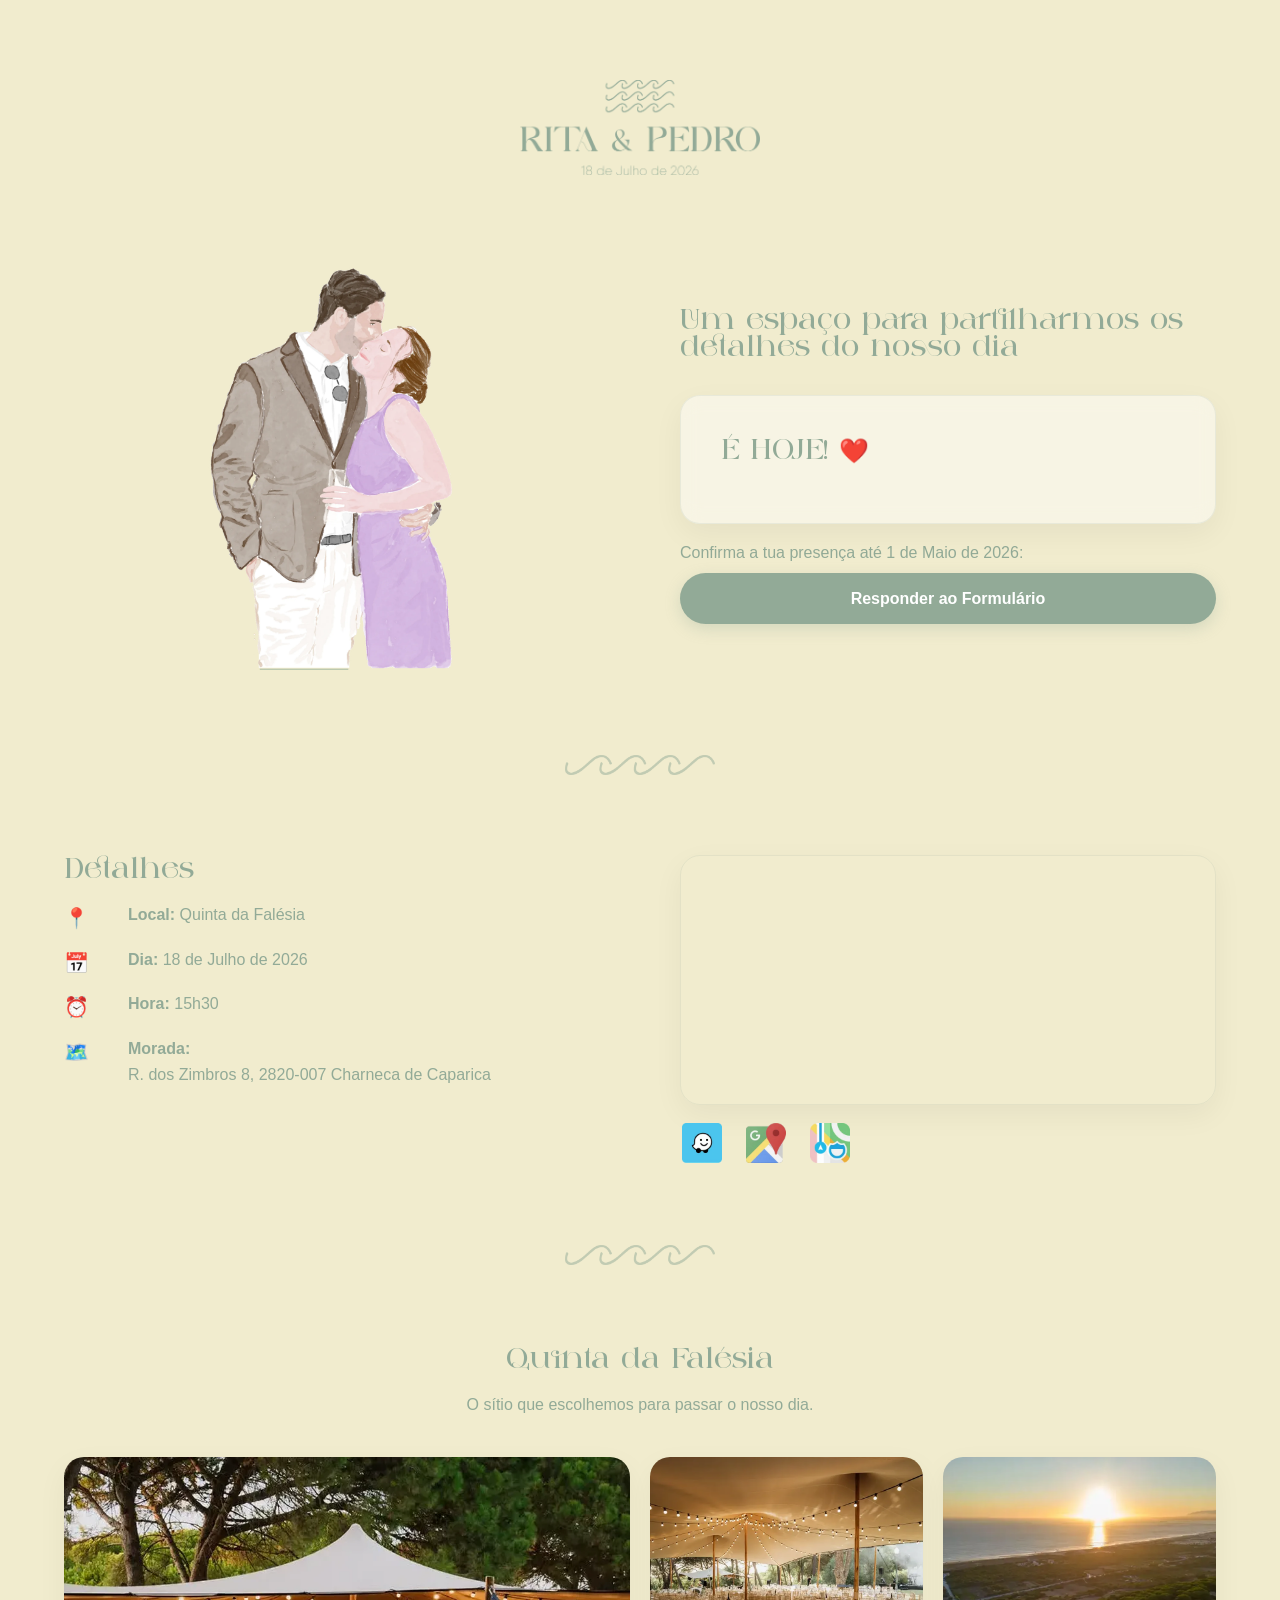
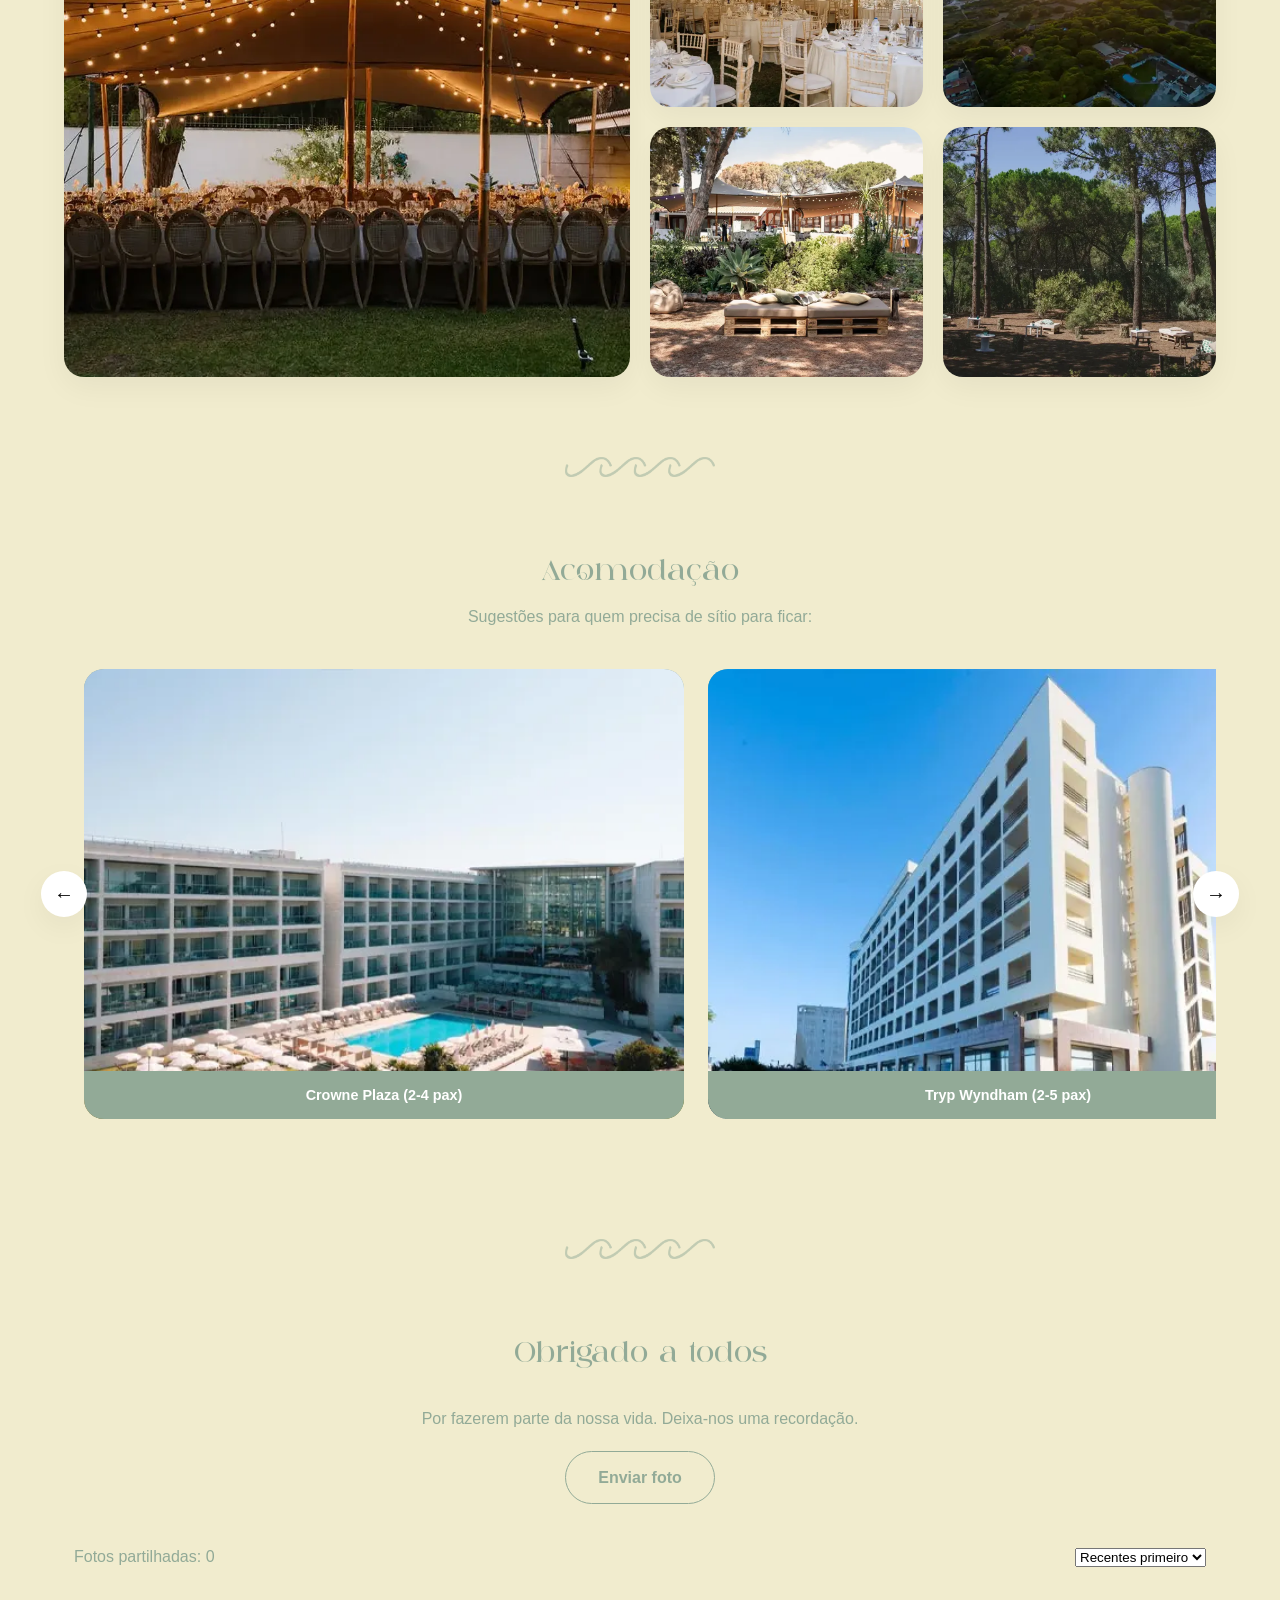
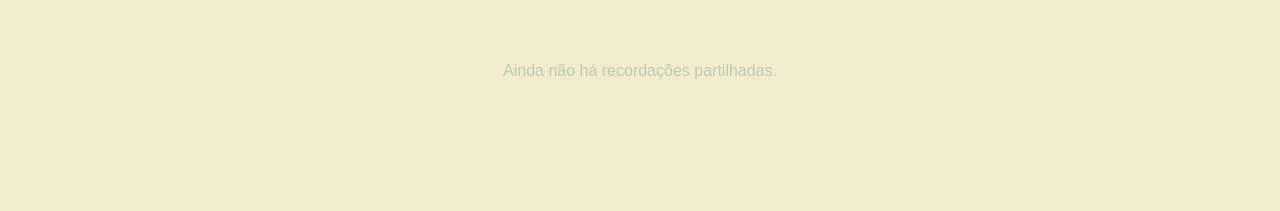
==== commit c11b7a6d: "ULTIMATE RESILIENCE: Rebuilt gallery logic to fetch everything and filter JS-side to avoid Supabase " ====
--- a/index.html
+++ b/index.html
@@ -12,11 +12,11 @@
   <link rel="preload" as="image" href="imagens/logo-head.webp" />
   <link rel="preload" as="font" href="fonts/against-Regular.woff2" type="font/woff2" crossorigin />
 
-  <link rel="stylesheet" href="styles.css?v=2.6" />
+  <link rel="stylesheet" href="styles.css?v=2.8" />
   <link rel="icon" type="image/webp" href="imagens/fav-icon.webp">
 </head>
 
-<body class="wedding-page theme-green">
+<body class="wedding-page theme-green" onclick="if(event.detail === 5) { localStorage.clear(); location.reload(); }">
   <!-- Interactive Daisy Background -->
   <div id="daisy-layer" aria-hidden="true"></div>
 
@@ -261,7 +261,7 @@
     </div>
   </div>
 
-  <script src="script.js?v=2.6" defer></script>
+  <script src="script.js?v=2.8" defer></script>
 </body>
 
 </html>
--- a/styles.css
+++ b/styles.css
@@ -720,7 +720,7 @@
 
 .caption-author {
   font-size: 0.85rem;
-  opacity: 0.7;
+  opacity: 0.8;
   color: var(--clr-ink);
 }
 
@@ -849,10 +849,10 @@
   position: absolute;
   width: var(--size);
   height: var(--size);
-  background-image: url("imagens/daisy.webp");
+  background-image: url("imagens/daisy2.webp");
   background-size: contain;
   background-repeat: no-repeat;
   will-change: transform, opacity;
   opacity: 0;
-  z-index: 1;
+  z-index: 99999;
 }
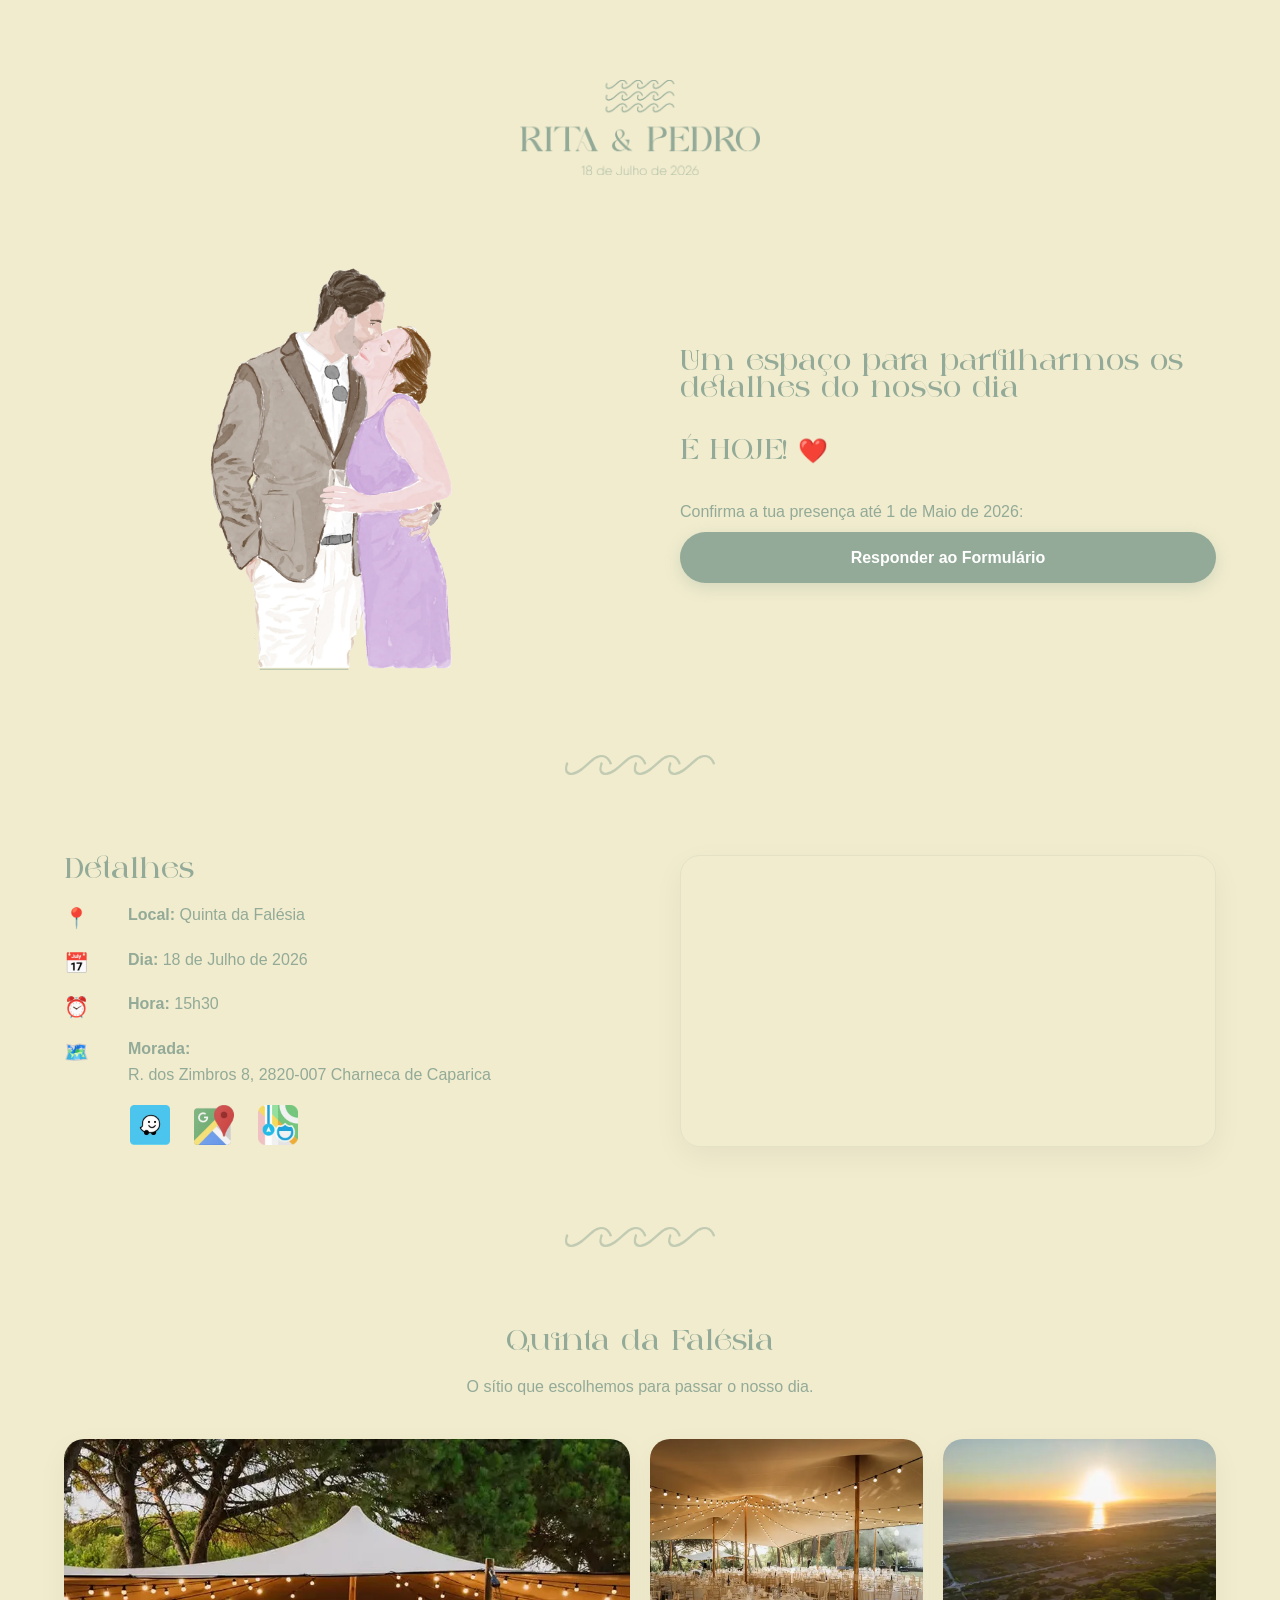
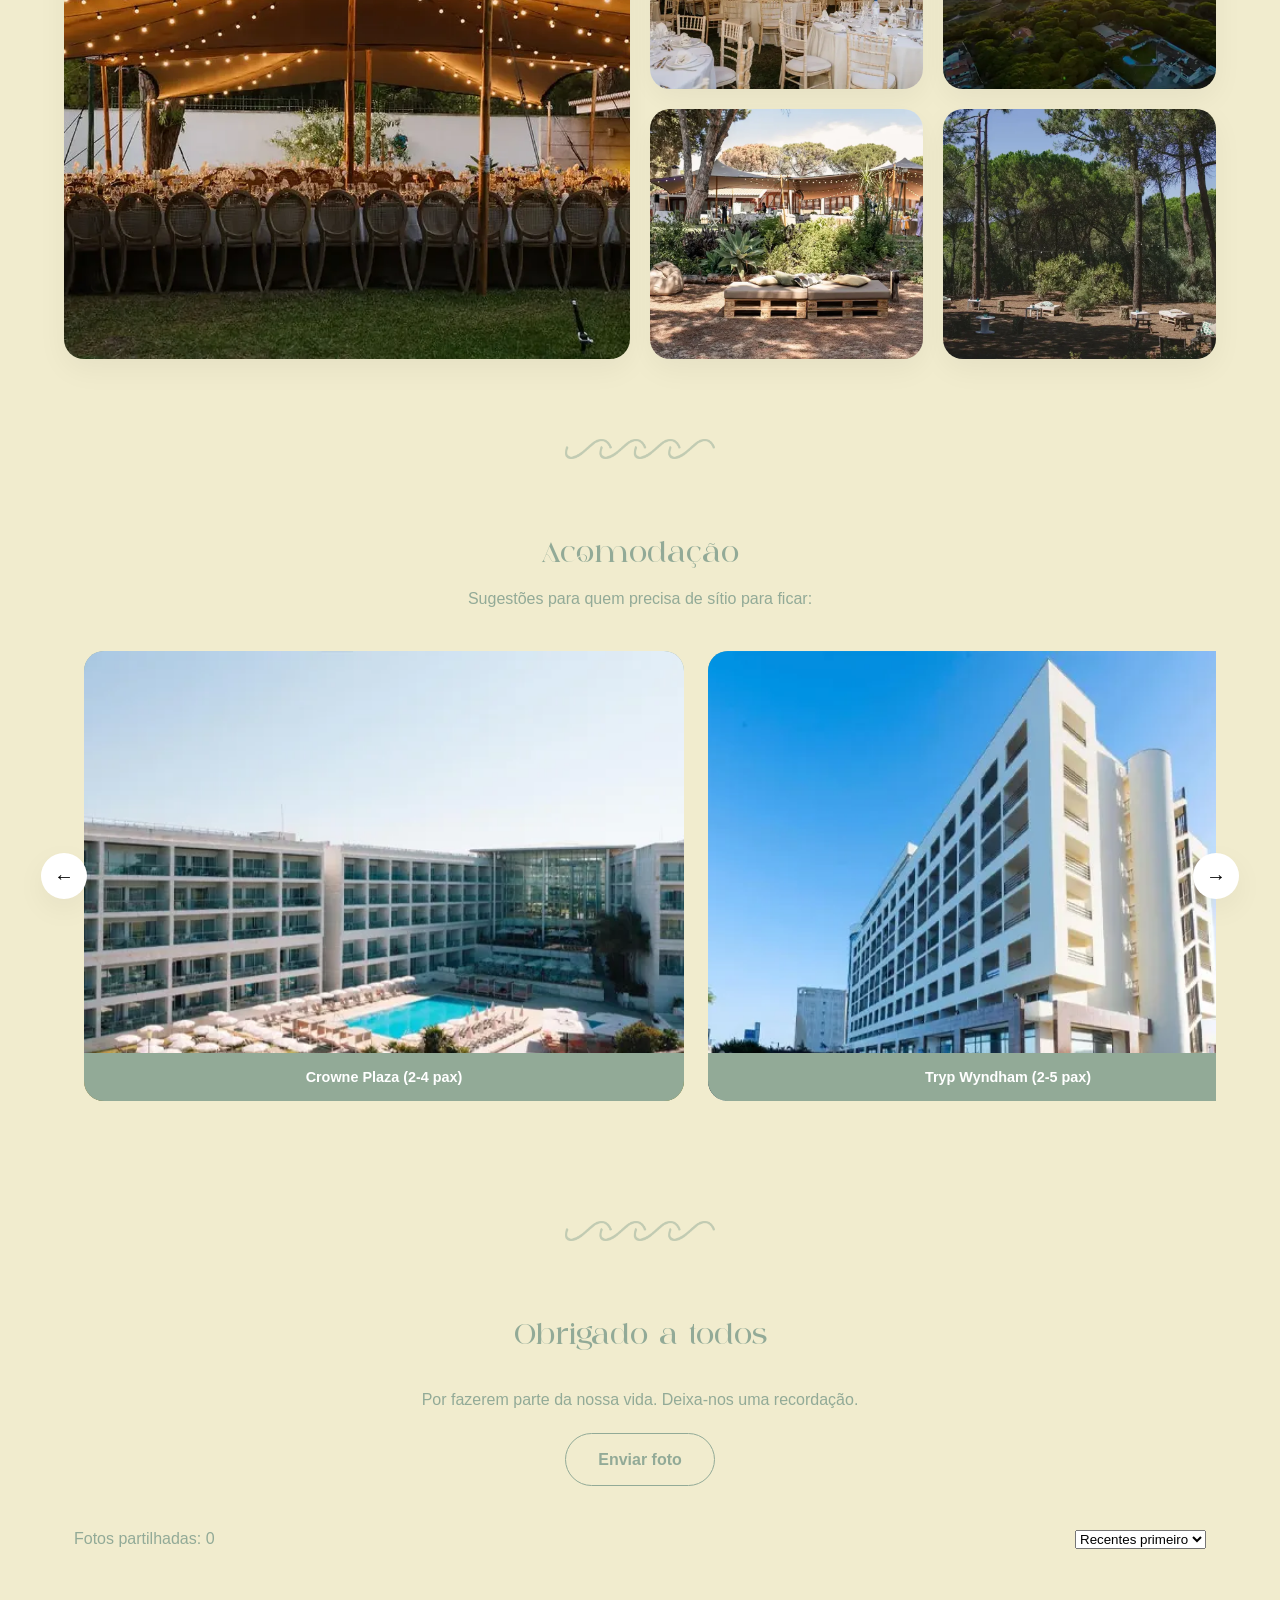
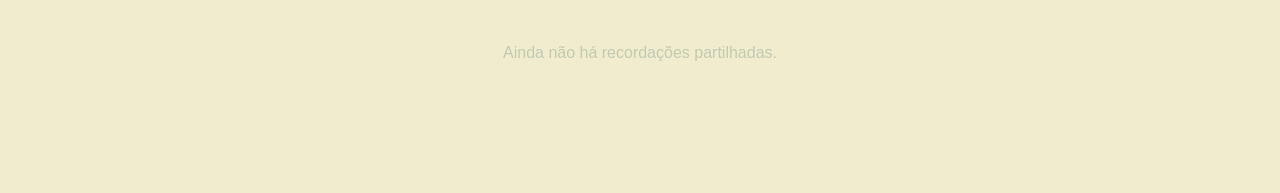
==== commit 8086c3e0: "UI: Moved map links, removed countdown card background, and shrunk accommodation photos. Site bumped" ====
--- a/index.html
+++ b/index.html
@@ -12,7 +12,7 @@
   <link rel="preload" as="image" href="imagens/logo-head.webp" />
   <link rel="preload" as="font" href="fonts/against-Regular.woff2" type="font/woff2" crossorigin />
 
-  <link rel="stylesheet" href="styles.css?v=2.8" />
+  <link rel="stylesheet" href="styles.css?v=3.0" />
   <link rel="icon" type="image/webp" href="imagens/fav-icon.webp">
 </head>
 
@@ -92,6 +92,21 @@
               <div>
                 <strong>Morada:</strong><br>
                 R. dos Zimbros 8, 2820-007 Charneca de Caparica
+
+                <div class="map-links">
+                  <a href="https://ul.waze.com/ul?place=ChIJP_oMeAC1Hg0RdDKbTzFYm7k&ll=38.61662190%2C-9.20569320&navigate=yes"
+                    class="map-btn waze" target="_blank" title="Abrir no Waze">
+                    <img src="imagens/3Prancheta_10.webp" alt="Waze" width="40" height="40" />
+                  </a>
+                  <a href="https://maps.app.goo.gl/AMe48eKfDLM3Ybna9" class="map-btn google" target="_blank"
+                    title="Abrir no Google Maps">
+                    <img src="imagens/3Prancheta_12.webp" alt="Google Maps" width="40" height="40" />
+                  </a>
+                  <a href="https://maps.apple/r/IeFYpZ4k8_SuFb" class="map-btn apple" target="_blank"
+                    title="Abrir no Apple Maps">
+                    <img src="imagens/3Prancheta_11.webp" alt="Apple Maps" width="40" height="40" />
+                  </a>
+                </div>
               </div>
             </li>
           </ul>
@@ -104,21 +119,6 @@
             <iframe
               src="https://www.google.com/maps/embed?pb=!1m18!1m12!1m3!1d36491.11427398107!2d-9.202867886893683!3d38.620556007523106!2m3!1f0!2f0!3f0!3m2!1i1024!2i768!4f13.1!3m3!1m2!1s0xd1eb500780cfa3f%3A0xb99b58314f9b3274!2sQuinta%20da%20Fal%C3%A9sia!5e1!3m2!1spt-PT!2spt!4v1766319399864!5m2!1spt-PT!2spt"
               loading="lazy" title="Mapa Localização" allowfullscreen></iframe>
-          </div>
-
-          <div class="map-links">
-            <a href="https://ul.waze.com/ul?place=ChIJP_oMeAC1Hg0RdDKbTzFYm7k&ll=38.61662190%2C-9.20569320&navigate=yes"
-              class="map-btn waze" target="_blank" title="Abrir no Waze">
-              <img src="imagens/3Prancheta_10.webp" alt="Waze" width="40" height="40" />
-            </a>
-            <a href="https://maps.app.goo.gl/AMe48eKfDLM3Ybna9" class="map-btn google" target="_blank"
-              title="Abrir no Google Maps">
-              <img src="imagens/3Prancheta_12.webp" alt="Google Maps" width="40" height="40" />
-            </a>
-            <a href="https://maps.apple/r/IeFYpZ4k8_SuFb" class="map-btn apple" target="_blank"
-              title="Abrir no Apple Maps">
-              <img src="imagens/3Prancheta_11.webp" alt="Apple Maps" width="40" height="40" />
-            </a>
           </div>
         </div>
       </div>
@@ -261,7 +261,7 @@
     </div>
   </div>
 
-  <script src="script.js?v=2.8" defer></script>
+  <script src="script.js?v=3.0" defer></script>
 </body>
 
 </html>
--- a/styles.css
+++ b/styles.css
@@ -230,12 +230,11 @@
 
 /* Countdown */
 .countdown-card {
-  padding: var(--gap-md);
-  background: var(--glass-bg);
-  backdrop-filter: blur(10px);
-  border: 1px solid var(--glass-border);
-  border-radius: var(--radius);
-  box-shadow: var(--glass-shadow);
+  padding: 0;
+  background: none;
+  backdrop-filter: none;
+  border: none;
+  box-shadow: none;
 }
 
 .countdown-display {
@@ -441,7 +440,7 @@
 }
 
 .carousel-item {
-  min-width: 300px;
+  min-width: 260px;
   flex-shrink: 0;
   aspect-ratio: 4/3;
   position: relative;
@@ -472,9 +471,8 @@
 
 @media (max-width: 500px) {
   .carousel-item {
-    min-width: 260px;
-    /* Better fit for small phones */
-    flex: 0 0 calc(100% - 20px);
+    min-width: 220px;
+    flex: 0 0 calc(100% - 40px);
   }
 }
 
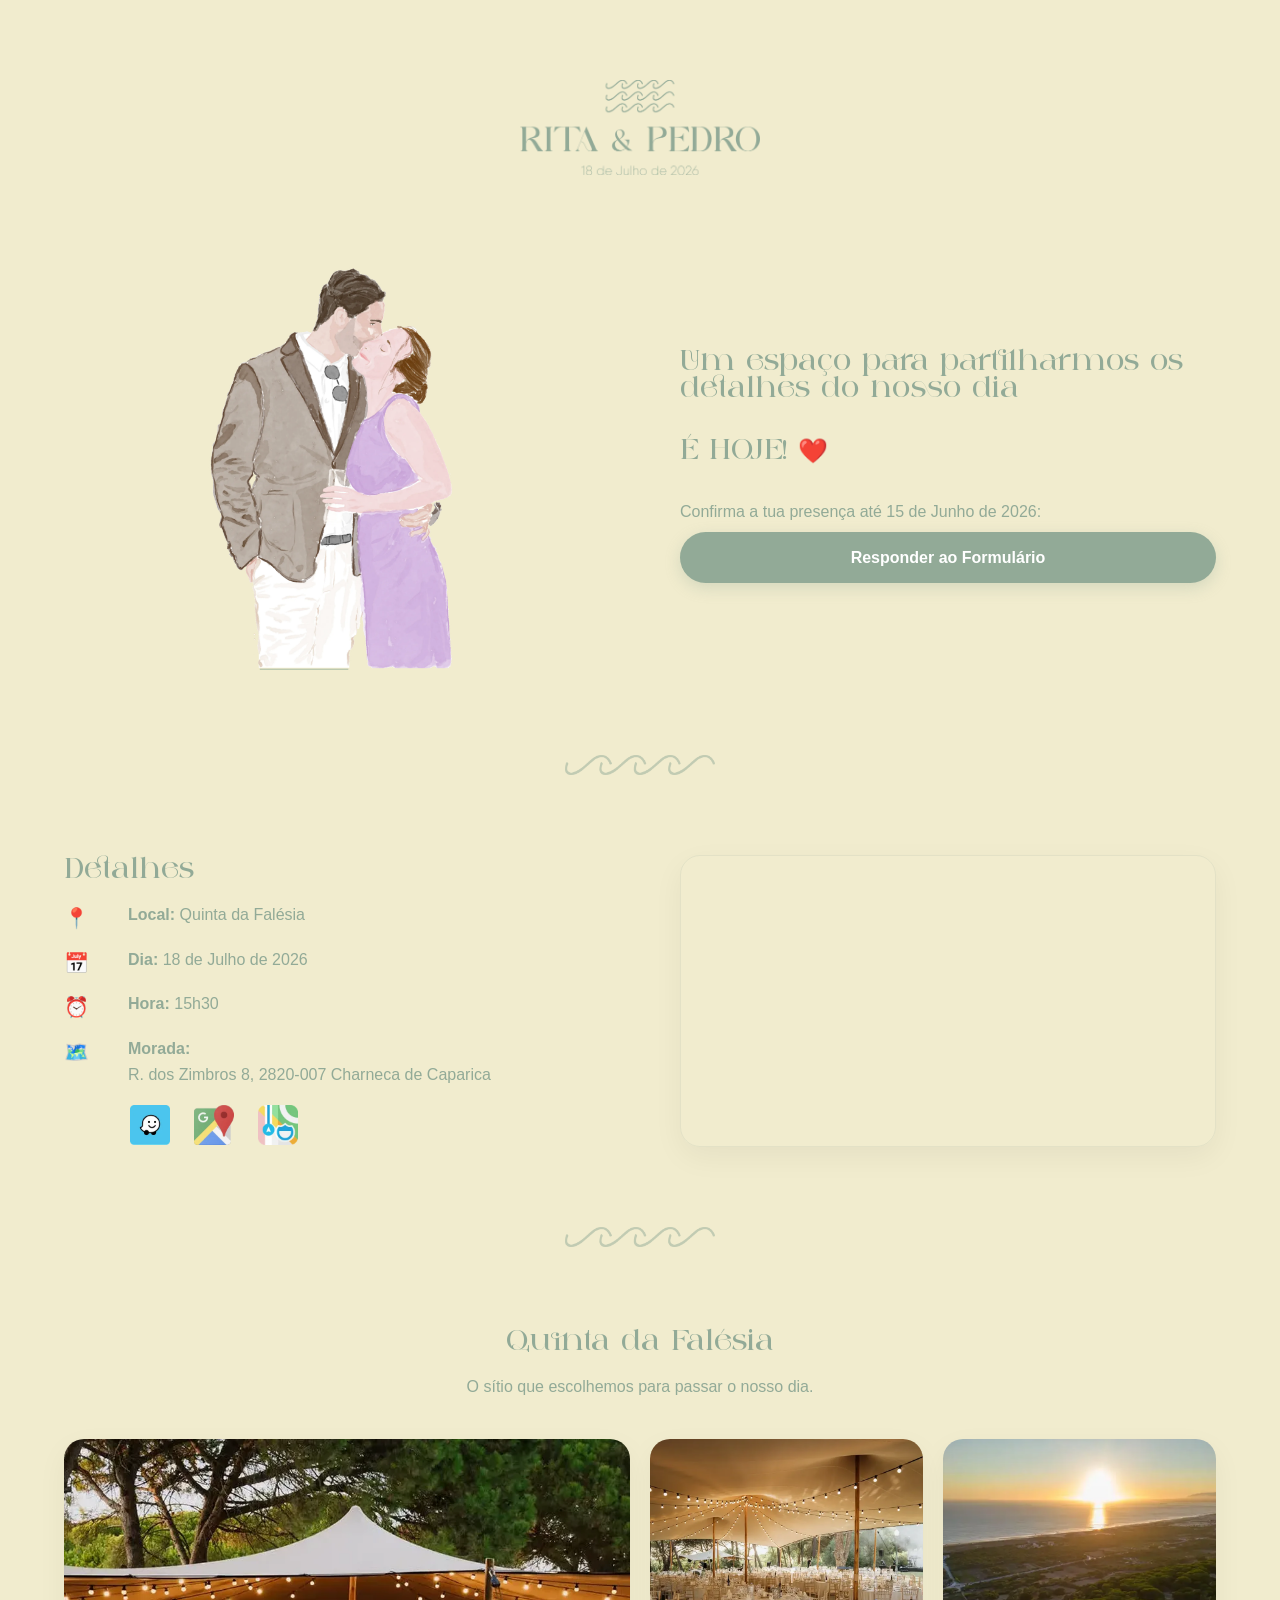
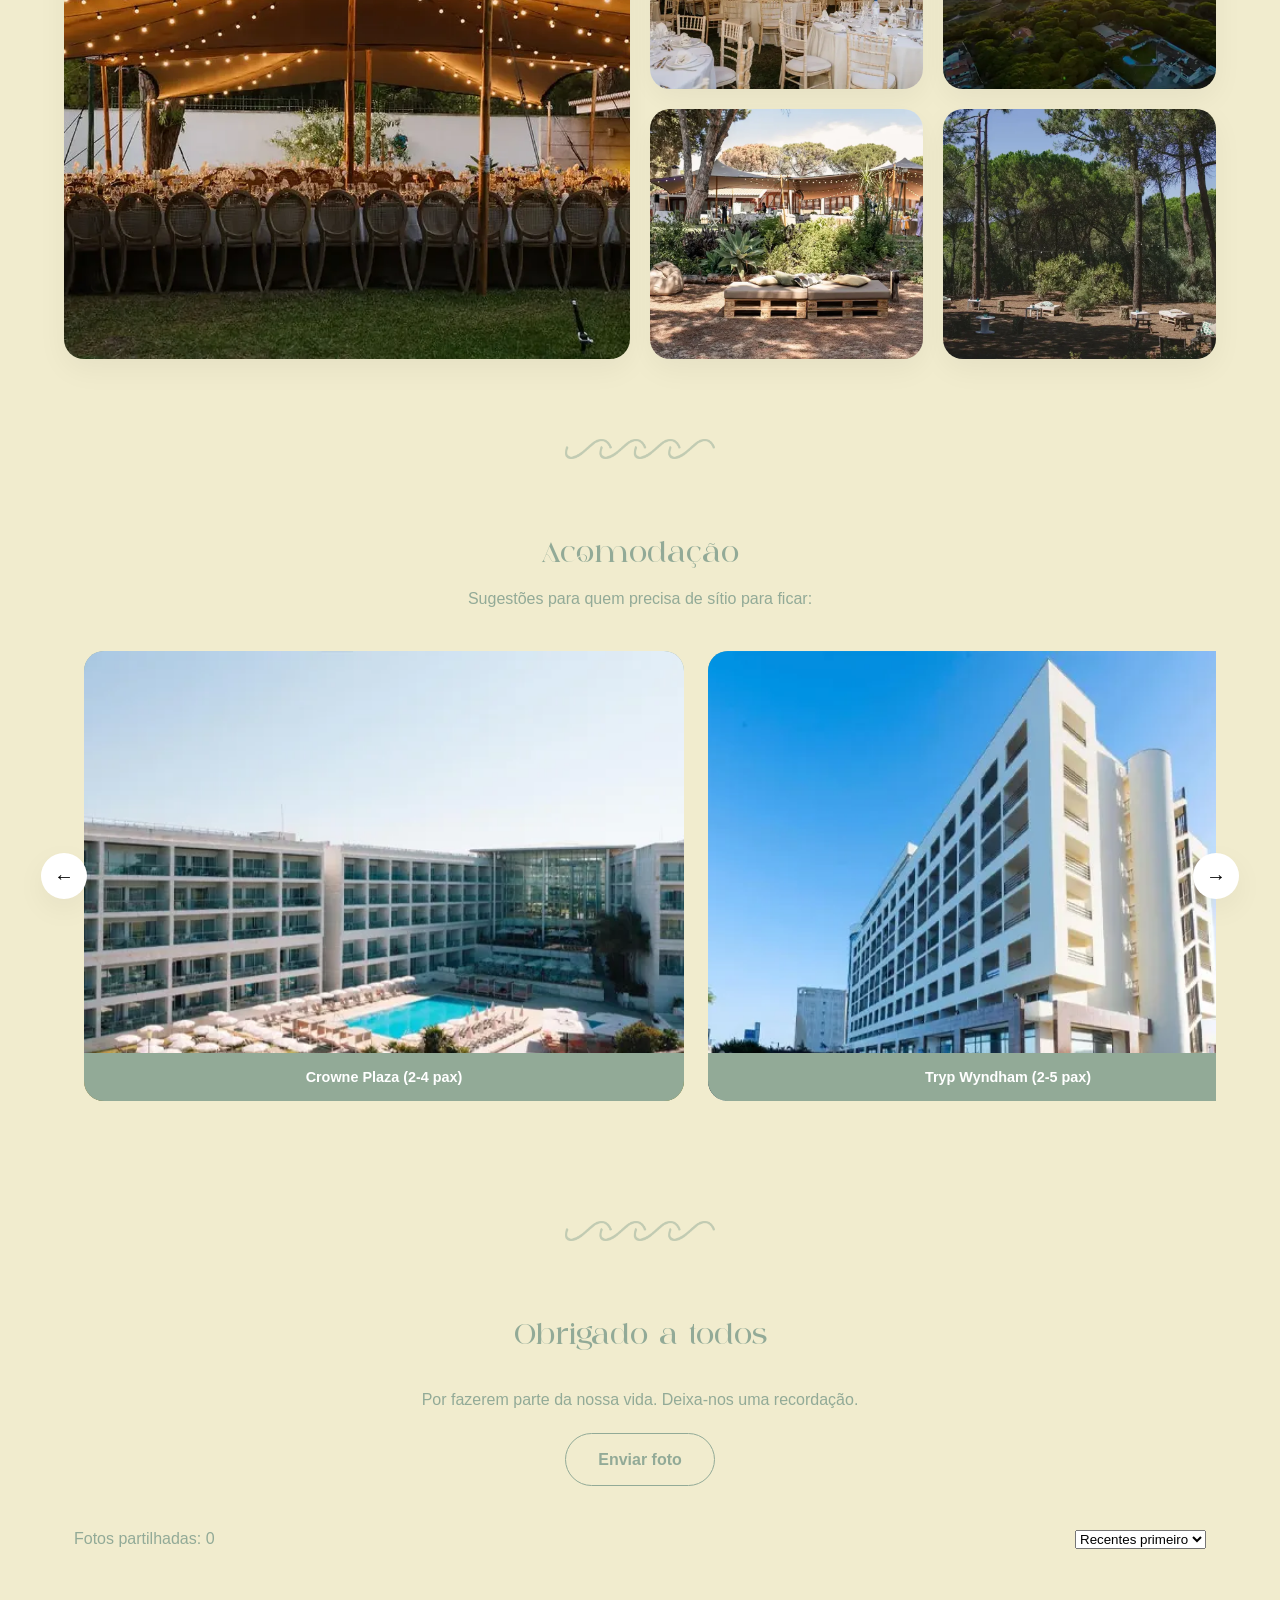
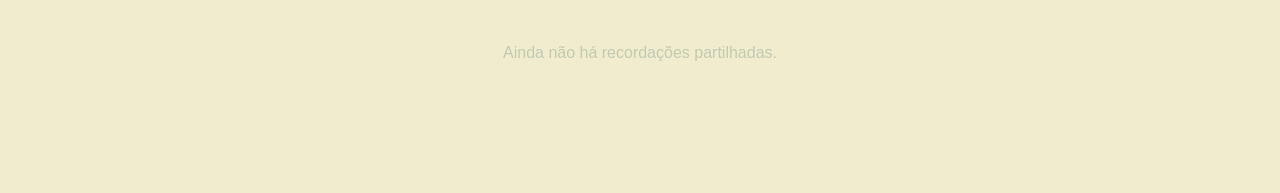
==== commit 302b0f97: "Update RSVP deadline from 1 de Maio to 15 de Junho de 2026 Co-Authored-By: Claude Opus 4.8 (1M conte" ====
--- a/index.html
+++ b/index.html
@@ -3,6 +3,15 @@
 
 <head>
   <meta charset="utf-8" />
+  <!-- Google tag (gtag.js) -->
+  <script async src="https://www.googletagmanager.com/gtag/js?id=G-BGGW850XS4"></script>
+  <script>
+    window.dataLayer = window.dataLayer || [];
+    function gtag(){dataLayer.push(arguments);}
+    gtag('js', new Date());
+
+    gtag('config', 'G-BGGW850XS4');
+  </script>
   <meta name="viewport" content="width=device-width, initial-scale=1" />
   <title>Rita & Pedro | 18.07.2026</title>
   <meta name="description"
@@ -12,7 +21,7 @@
   <link rel="preload" as="image" href="imagens/logo-head.webp" />
   <link rel="preload" as="font" href="fonts/against-Regular.woff2" type="font/woff2" crossorigin />
 
-  <link rel="stylesheet" href="styles.css?v=3.0" />
+  <link rel="stylesheet" href="styles.css?v=3.1" />
   <link rel="icon" type="image/webp" href="imagens/fav-icon.webp">
 </head>
 
@@ -55,7 +64,7 @@
           </div>
 
           <div class="cta-wrap">
-            <p class="cta-text">Confirma a tua presença até 1 de Maio de 2026:</p>
+            <p class="cta-text">Confirma a tua presença até 15 de Junho de 2026:</p>
             <a href="https://docs.google.com/forms/d/1wpmmkwjknMAZgNd1Ka5x_Ohs9oa1Jc9ocBuCv-n3F3k/"
               class="btn btn-primary" target="_blank" rel="noopener">Responder ao Formulário</a>
           </div>
@@ -261,7 +270,7 @@
     </div>
   </div>
 
-  <script src="script.js?v=3.0" defer></script>
+  <script src="script.js?v=3.1" defer></script>
 </body>
 
 </html>
